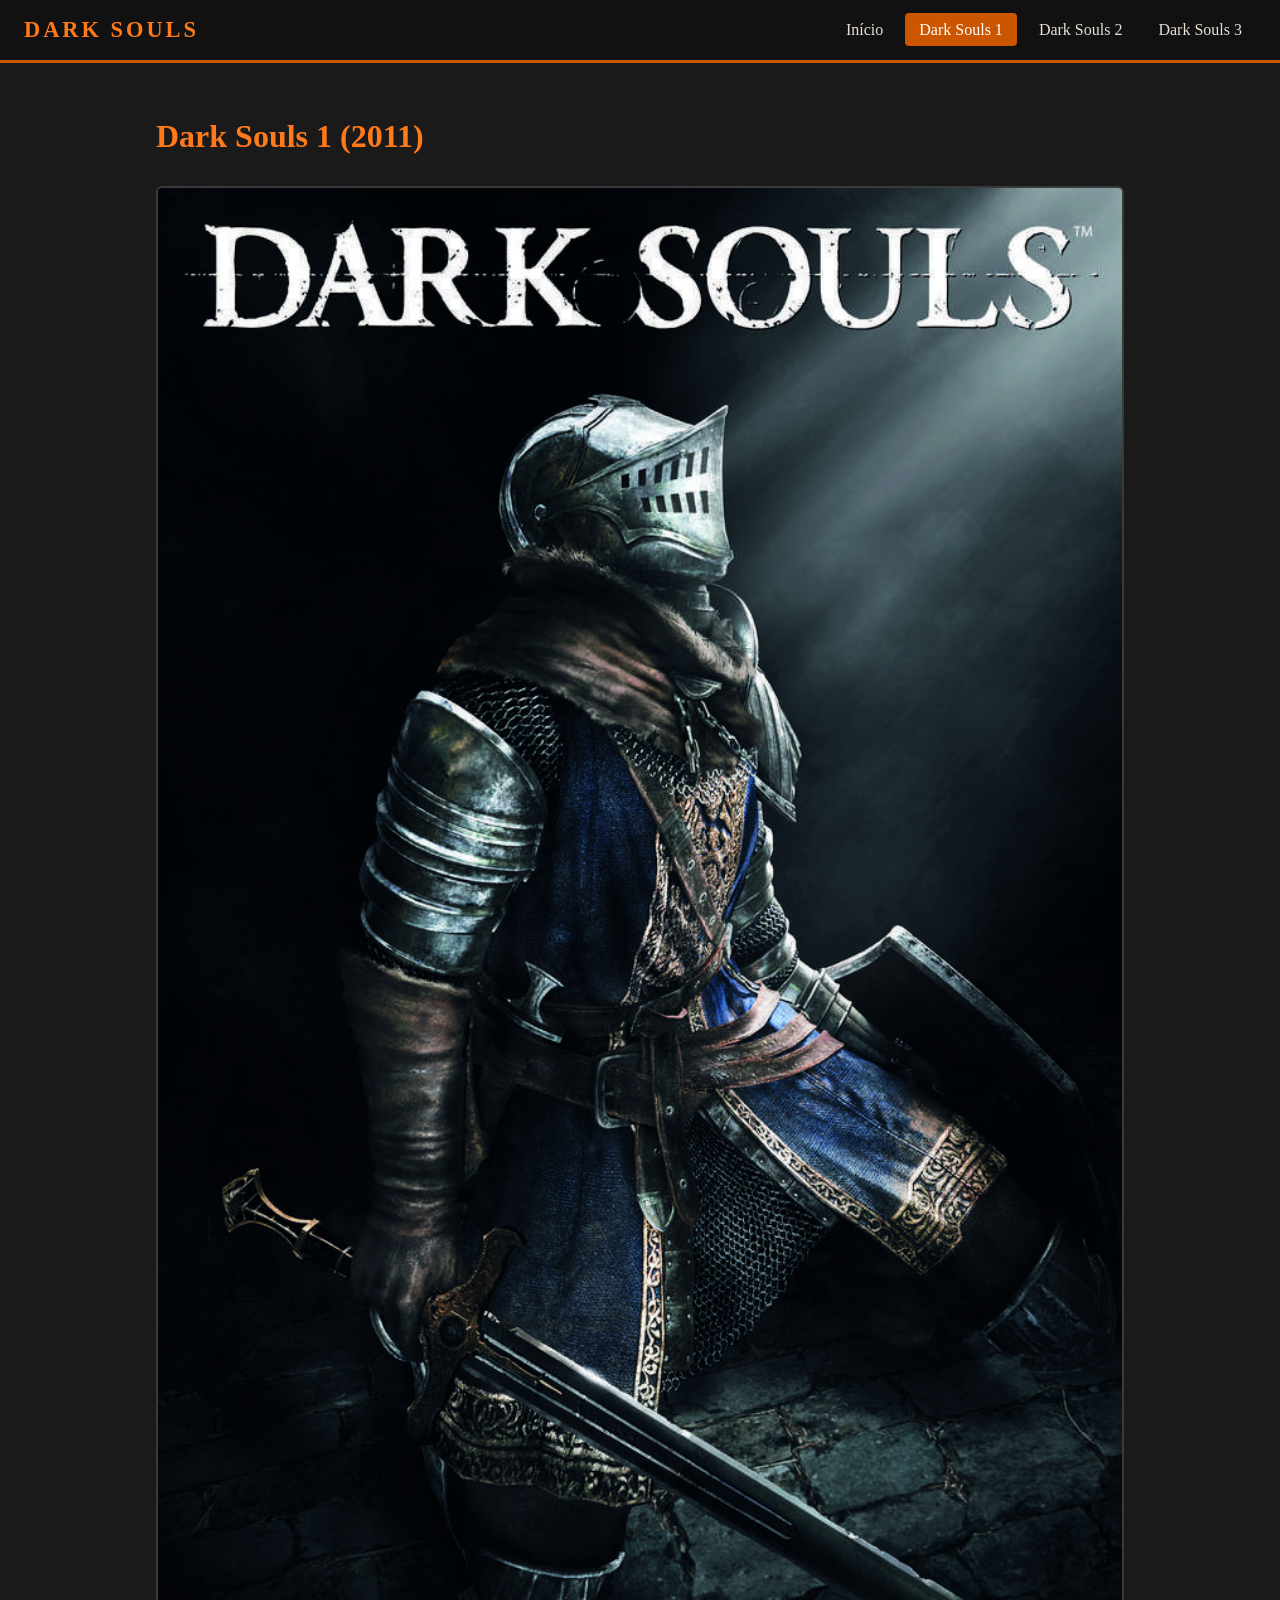
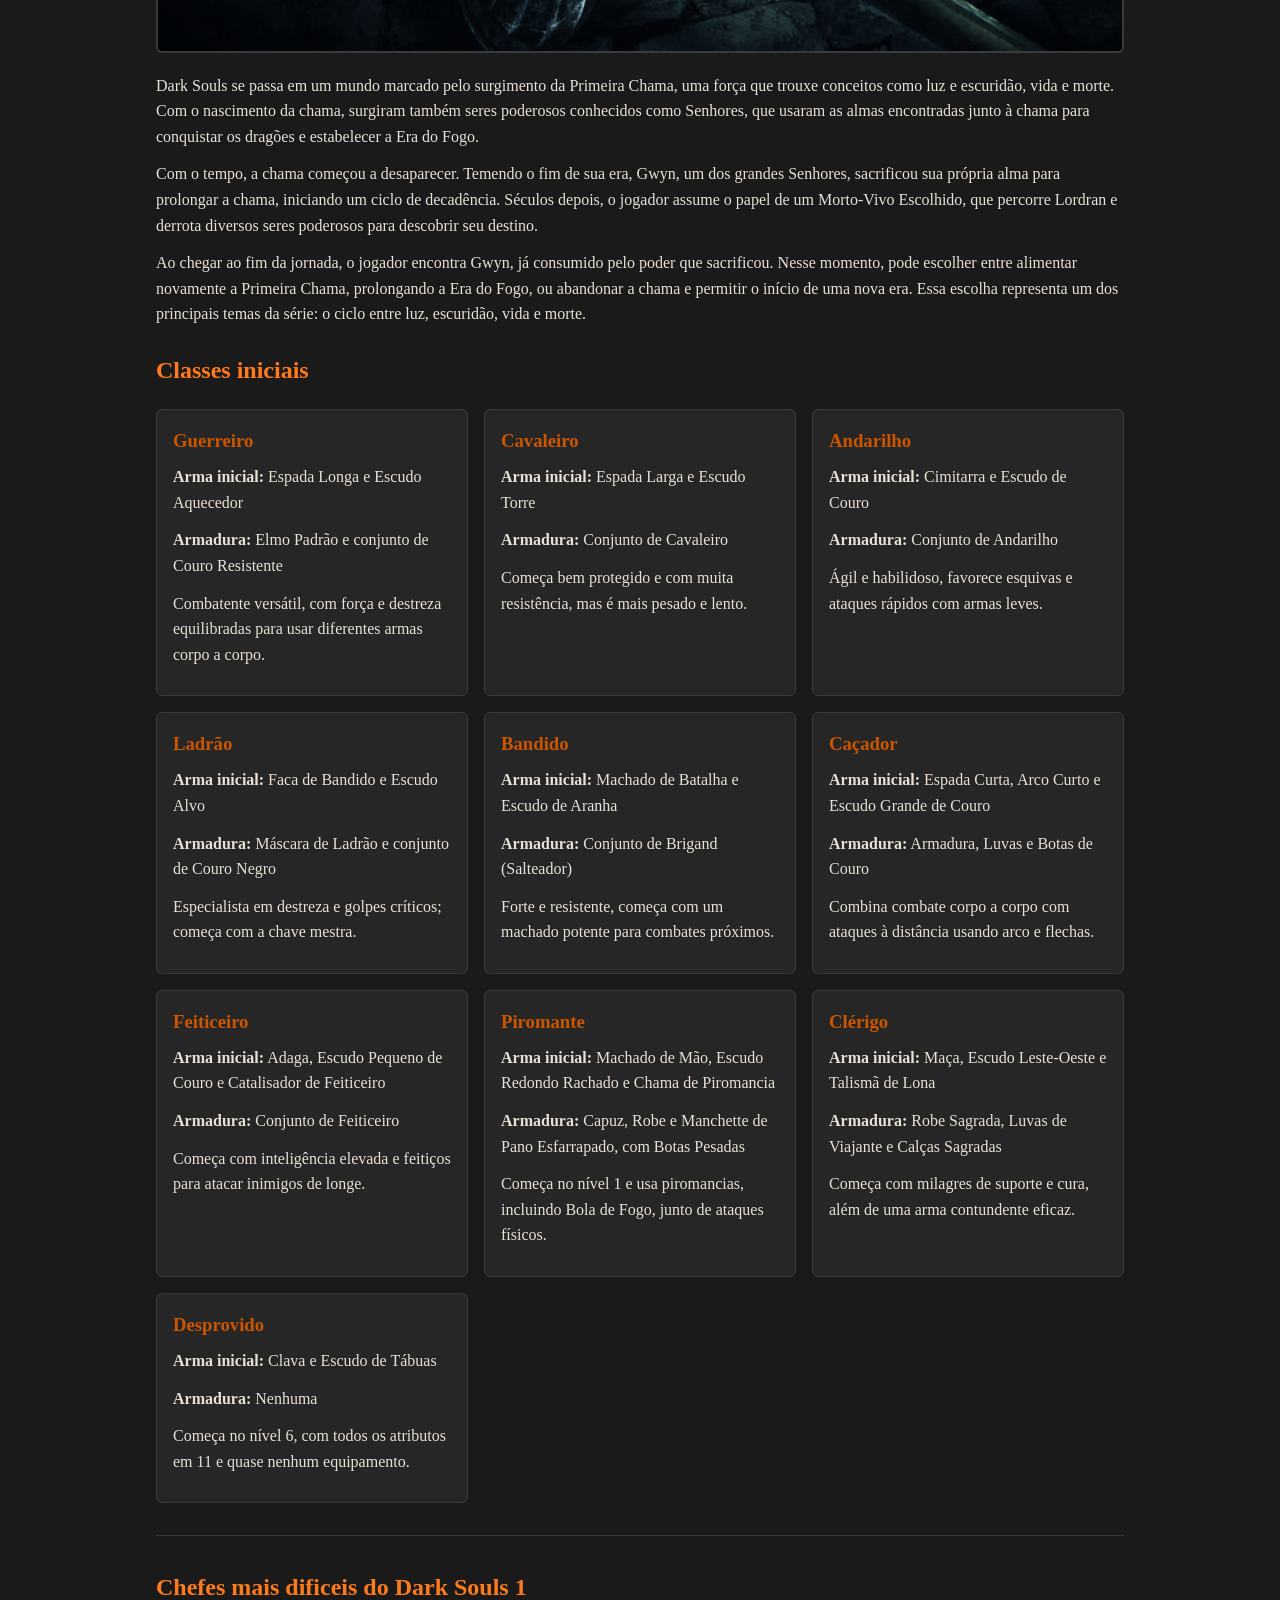
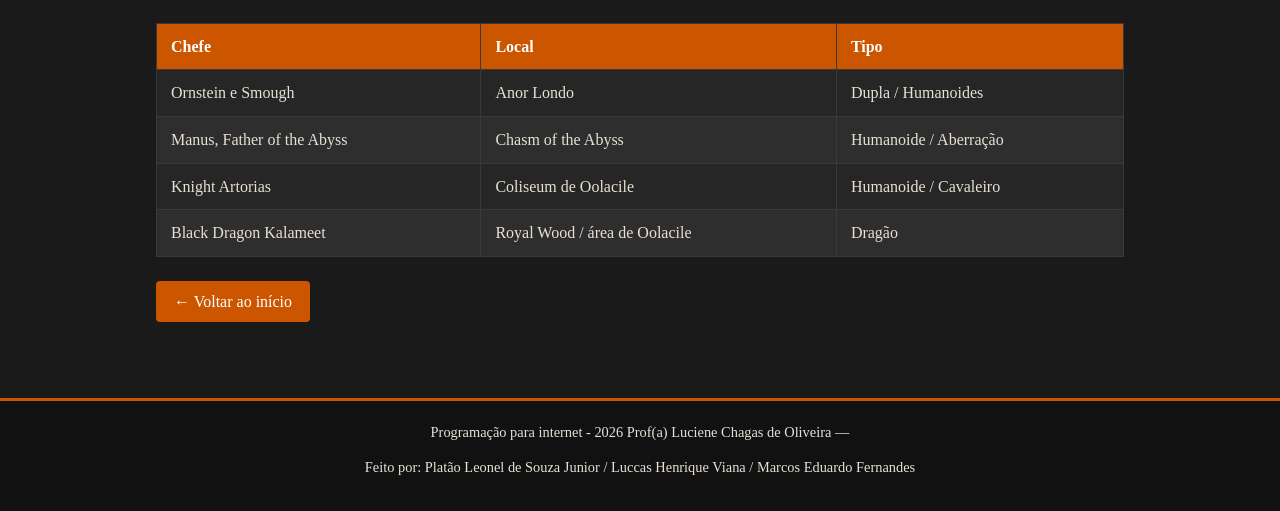
==== darksouls/ds1.html @ 814d5483 "Add files via upload" ====
<!DOCTYPE html>
<html lang="pt-BR">
<head>
  <meta charset="UTF-8">
  <meta name="viewport" content="width=device-width, initial-scale=1.0">
  <title>Dark Souls 1 - Classes e Chefes</title>
  <link rel="stylesheet" href="style.css">
</head>
<body>

  <header>
    <nav class="menu">
      <span class="logo">DARK SOULS</span>
      <button class="menu-toggle" id="menu-toggle">&#9776;</button>
      <ul class="menu-lista" id="menu-lista">
        <li><a href="index.html">Início</a></li>
        <li><a href="ds1.html" class="ativo">Dark Souls 1</a></li>
        <li><a href="ds2.html">Dark Souls 2</a></li>
        <li><a href="ds3.html">Dark Souls 3</a></li>
      </ul>
    </nav>
  </header>

  <main class="container">

    <h1>Dark Souls 1 (2011)</h1>
    <img src="img/ds1.jpg" alt="Cavaleiro nas ruínas de Lordran" class="img-destaque">
    <p>Dark Souls se passa em um mundo marcado pelo surgimento da Primeira Chama, uma força que trouxe conceitos como luz e escuridão, vida e morte. Com o nascimento da chama, surgiram também seres poderosos conhecidos como Senhores, que usaram as almas encontradas junto à chama para conquistar os dragões e estabelecer a Era do Fogo.</p>
    <p>Com o tempo, a chama começou a desaparecer. Temendo o fim de sua era, Gwyn, um dos grandes Senhores, sacrificou sua própria alma para prolongar a chama, iniciando um ciclo de decadência. Séculos depois, o jogador assume o papel de um Morto-Vivo Escolhido, que percorre Lordran e derrota diversos seres poderosos para descobrir seu destino.</p>
    <p>Ao chegar ao fim da jornada, o jogador encontra Gwyn, já consumido pelo poder que sacrificou. Nesse momento, pode escolher entre alimentar novamente a Primeira Chama, prolongando a Era do Fogo, ou abandonar a chama e permitir o início de uma nova era. Essa escolha representa um dos principais temas da série: o ciclo entre luz, escuridão, vida e morte.</p>

    <h2>Classes iniciais</h2>
    <div class="cards">
      <div class="card">
        <h3>Guerreiro</h3>
        <p><strong>Arma inicial:</strong> Espada Longa e Escudo Aquecedor</p>
        <p><strong>Armadura:</strong> Elmo Padrão e conjunto de Couro Resistente</p>
        <p>Combatente versátil, com força e destreza equilibradas para usar diferentes armas corpo a corpo.</p>
      </div>
      <div class="card">
        <h3>Cavaleiro</h3>
        <p><strong>Arma inicial:</strong> Espada Larga e Escudo Torre</p>
        <p><strong>Armadura:</strong> Conjunto de Cavaleiro</p>
        <p>Começa bem protegido e com muita resistência, mas é mais pesado e lento.</p>
      </div>
      <div class="card">
        <h3>Andarilho</h3>
        <p><strong>Arma inicial:</strong> Cimitarra e Escudo de Couro</p>
        <p><strong>Armadura:</strong> Conjunto de Andarilho</p>
        <p>Ágil e habilidoso, favorece esquivas e ataques rápidos com armas leves.</p>
      </div>
      <div class="card">
        <h3>Ladrão</h3>
        <p><strong>Arma inicial:</strong> Faca de Bandido e Escudo Alvo</p>
        <p><strong>Armadura:</strong> Máscara de Ladrão e conjunto de Couro Negro</p>
        <p>Especialista em destreza e golpes críticos; começa com a chave mestra.</p>
      </div>
      <div class="card">
        <h3>Bandido</h3>
        <p><strong>Arma inicial:</strong> Machado de Batalha e Escudo de Aranha</p>
        <p><strong>Armadura:</strong> Conjunto de Brigand (Salteador)</p>
        <p>Forte e resistente, começa com um machado potente para combates próximos.</p>
      </div>
      <div class="card">
        <h3>Caçador</h3>
        <p><strong>Arma inicial:</strong> Espada Curta, Arco Curto e Escudo Grande de Couro</p>
        <p><strong>Armadura:</strong> Armadura, Luvas e Botas de Couro</p>
        <p>Combina combate corpo a corpo com ataques à distância usando arco e flechas.</p>
      </div>
      <div class="card">
        <h3>Feiticeiro</h3>
        <p><strong>Arma inicial:</strong> Adaga, Escudo Pequeno de Couro e Catalisador de Feiticeiro</p>
        <p><strong>Armadura:</strong> Conjunto de Feiticeiro</p>
        <p>Começa com inteligência elevada e feitiços para atacar inimigos de longe.</p>
      </div>
      <div class="card">
        <h3>Piromante</h3>
        <p><strong>Arma inicial:</strong> Machado de Mão, Escudo Redondo Rachado e Chama de Piromancia</p>
        <p><strong>Armadura:</strong> Capuz, Robe e Manchette de Pano Esfarrapado, com Botas Pesadas</p>
        <p>Começa no nível 1 e usa piromancias, incluindo Bola de Fogo, junto de ataques físicos.</p>
      </div>
      <div class="card">
        <h3>Clérigo</h3>
        <p><strong>Arma inicial:</strong> Maça, Escudo Leste-Oeste e Talismã de Lona</p>
        <p><strong>Armadura:</strong> Robe Sagrada, Luvas de Viajante e Calças Sagradas</p>
        <p>Começa com milagres de suporte e cura, além de uma arma contundente eficaz.</p>
      </div>
      <div class="card">
        <h3>Desprovido</h3>
        <p><strong>Arma inicial:</strong> Clava e Escudo de Tábuas</p>
        <p><strong>Armadura:</strong> Nenhuma</p>
        <p>Começa no nível 6, com todos os atributos em 11 e quase nenhum equipamento.</p>
      </div>
    </div>

    <hr>

    <h2>Chefes mais dificeis do Dark Souls 1</h2>
    <table>
      <thead>
        <tr>
          <th>Chefe</th>
          <th>Local</th>
          <th>Tipo</th>
        </tr>
      </thead>
      <tbody>
        <tr>
          <td>Ornstein e Smough</td>
          <td>Anor Londo</td>
          <td>Dupla / Humanoides</td>
        </tr>
        <tr>
          <td>Manus, Father of the Abyss</td>
          <td>Chasm of the Abyss</td>
          <td>Humanoide / Aberração</td>
        </tr>
        <tr>
          <td>Knight Artorias</td>
          <td>Coliseum de Oolacile</td>
          <td>Humanoide / Cavaleiro</td>
        </tr>
        <tr>
          <td>Black Dragon Kalameet</td>
          <td>Royal Wood / área de Oolacile</td>
          <td>Dragão</td>
        </tr>
      </tbody>
    </table>

    <p><a href="index.html" class="botao">&larr; Voltar ao início</a></p>

  </main>

  <footer>
    <p>Programação para internet - 2026 Prof(a) Luciene Chagas de Oliveira &mdash;</p>
    <p>Feito por: Platão Leonel de Souza Junior / Luccas Henrique Viana / Marcos Eduardo Fernandes</p>
  </footer>

  <script src="script.js"></script>
</body>
</html>
---- darksouls/style.css ----
/* Variáveis de cores para padronizar o site */
:root {
  --cor-fundo: #1a1a1a; 
  --cor-fundo-card: #262626;
  --cor-texto: #e8e0d5; 
  --cor-destaque: #cc5500; 
  --cor-destaque-claro: #ff7a1a;
  --cor-borda: #3a3a3a;
  --cor-erro: #ff5555;
  --cor-sucesso: #7bc47f;
}

* {
  margin: 0;
  padding: 0;
  box-sizing: border-box;
}

body {
  background-color: var(--cor-fundo);
  color: var(--cor-texto);
  font-family: Georgia, 'Times New Roman', serif;
  line-height: 1.6;
}

/* Menu de navegação */
.menu {
  background-color: #111111;
  border-bottom: 3px solid var(--cor-destaque);
  display: flex;
  align-items: center;
  justify-content: space-between;
  padding: 12px 24px;
  position: sticky;
  top: 0;
  z-index: 10;
}

.logo {
  color: var(--cor-destaque-claro);
  font-size: 1.4rem;
  font-weight: bold;
  letter-spacing: 3px;
}

.menu-lista {
  list-style: none;
  display: flex;
  gap: 8px;
}

.menu-lista a {
  color: var(--cor-texto);
  text-decoration: none;
  padding: 8px 14px;
  border-radius: 4px;
  transition: background-color 0.2s;
}

.menu-lista a:hover {
  background-color: var(--cor-destaque);
  color: #ffffff;
}

/* Link da página atual fica destacado */
.menu-lista a.ativo {
  background-color: var(--cor-destaque);
  color: #ffffff;
}
.menu-toggle {
  display: none;
  background: none;
  border: 1px solid var(--cor-borda);
  color: var(--cor-texto);
  font-size: 1.4rem;
  padding: 4px 10px;
  border-radius: 4px;
  cursor: pointer;
}

/* Banner da página inicial */
.banner {
  position: relative;
  text-align: center;
}

.banner img {
  width: 100%;
  max-height: 420px;
  object-fit: cover;
  display: block;
}

.banner-texto {
  position: absolute;
  bottom: 0;
  left: 0;
  right: 0;
  padding: 24px;
  background: linear-gradient(transparent, rgba(0, 0, 0, 0.85));
}

.banner-texto h1 {
  color: var(--cor-destaque-claro);
  font-size: 2.4rem;
  letter-spacing: 2px;
}

/* Conteúdo */
.container {
  max-width: 1000px;
  margin: 0 auto;
  padding: 24px 16px;
}

h1, h2 {
  color: var(--cor-destaque-claro);
  margin: 24px 0 12px 0;
}

h3 {
  color: var(--cor-destaque);
  margin-bottom: 8px;
}

p {
  margin-bottom: 12px;
}

hr {
  border: none;
  border-top: 1px solid var(--cor-borda);
  margin: 32px 0;
}

.img-destaque {
  width: 100%;
  border-radius: 6px;
  border: 2px solid var(--cor-borda);
  margin: 12px 0;
}

/* Cards */
.cards {
  display: grid;
  grid-template-columns: repeat(auto-fit, minmax(260px, 1fr));
  gap: 16px;
  margin: 20px 0;
}

.card {
  background-color: var(--cor-fundo-card);
  border: 1px solid var(--cor-borda);
  border-radius: 6px;
  padding: 16px;
  transition: border-color 0.2s, transform 0.2s;
}

.card:hover {
  border-color: var(--cor-destaque);
  transform: translateY(-3px);
}

.card img {
  width: 100%;
  border-radius: 4px;
  margin-bottom: 12px;
  display: block;
}

/* Botões e links */
.botao {
  display: inline-block;
  background-color: var(--cor-destaque);
  color: #ffffff;
  text-decoration: none;
  border: none;
  padding: 8px 18px;
  border-radius: 4px;
  font-family: inherit;
  font-size: 1rem;
  cursor: pointer;
  margin-top: 8px;
  transition: background-color 0.2s;
}

.botao:hover {
  background-color: var(--cor-destaque-claro);
}

/* Botões do filtro */
.filtros {
  display: flex;
  flex-wrap: wrap;
  gap: 8px;
  margin: 16px 0;
}

.filtro.selecionado {
  background-color: var(--cor-destaque-claro);
}

/* Tabela */
table {
  width: 100%;
  border-collapse: collapse;
  margin: 16px 0;
  background-color: var(--cor-fundo-card);
}

th, td {
  border: 1px solid var(--cor-borda);
  padding: 10px 14px;
  text-align: left;
}

th {
  background-color: var(--cor-destaque);
  color: #ffffff;
}

/* Linhas alternadas para facilitar a leitura */
tbody tr:nth-child(even) {
  background-color: #2e2e2e;
}

tbody tr:hover {
  background-color: #383838;
}

/* Formulário */
form {
  background-color: var(--cor-fundo-card);
  border: 1px solid var(--cor-borda);
  border-radius: 6px;
  padding: 20px;
  max-width: 480px;
}

.campo {
  margin-bottom: 16px;
}

label {
  display: block;
  margin-bottom: 4px;
  color: var(--cor-destaque-claro);
}

input {
  width: 100%;
  padding: 10px;
  border: 1px solid var(--cor-borda);
  border-radius: 4px;
  background-color: #1f1f1f;
  color: var(--cor-texto);
  font-family: inherit;
  font-size: 1rem;
}

input:focus {
  outline: none;
  border-color: var(--cor-destaque-claro);
}

/* Mensagens de erro e sucesso da validação */
.erro {
  color: var(--cor-erro);
  font-size: 0.85rem;
  display: block;
  margin-top: 4px;
}

.sucesso {
  color: var(--cor-sucesso);
  margin-top: 12px;
  font-weight: bold;
}

/* Rodapé */
footer {
  background-color: #111111;
  border-top: 3px solid var(--cor-destaque);
  text-align: center;
  padding: 20px;
  margin-top: 40px;
  font-size: 0.9rem;
}

footer a {
  color: var(--cor-destaque-claro);
}

/* Responsivo */
@media (max-width: 700px) {
  .menu-toggle {
    display: block;
  }

  .menu-lista {
    display: none;
    flex-direction: column;
    position: absolute;
    top: 100%;
    left: 0;
    right: 0;
    background-color: #111111;
    padding: 12px;
  }

  /* Classe adicionada pelo JavaScript ao clicar no botão */
  .menu-lista.aberto {
    display: flex;
  }

  .banner-texto h1 {
    font-size: 1.6rem;
  }
}
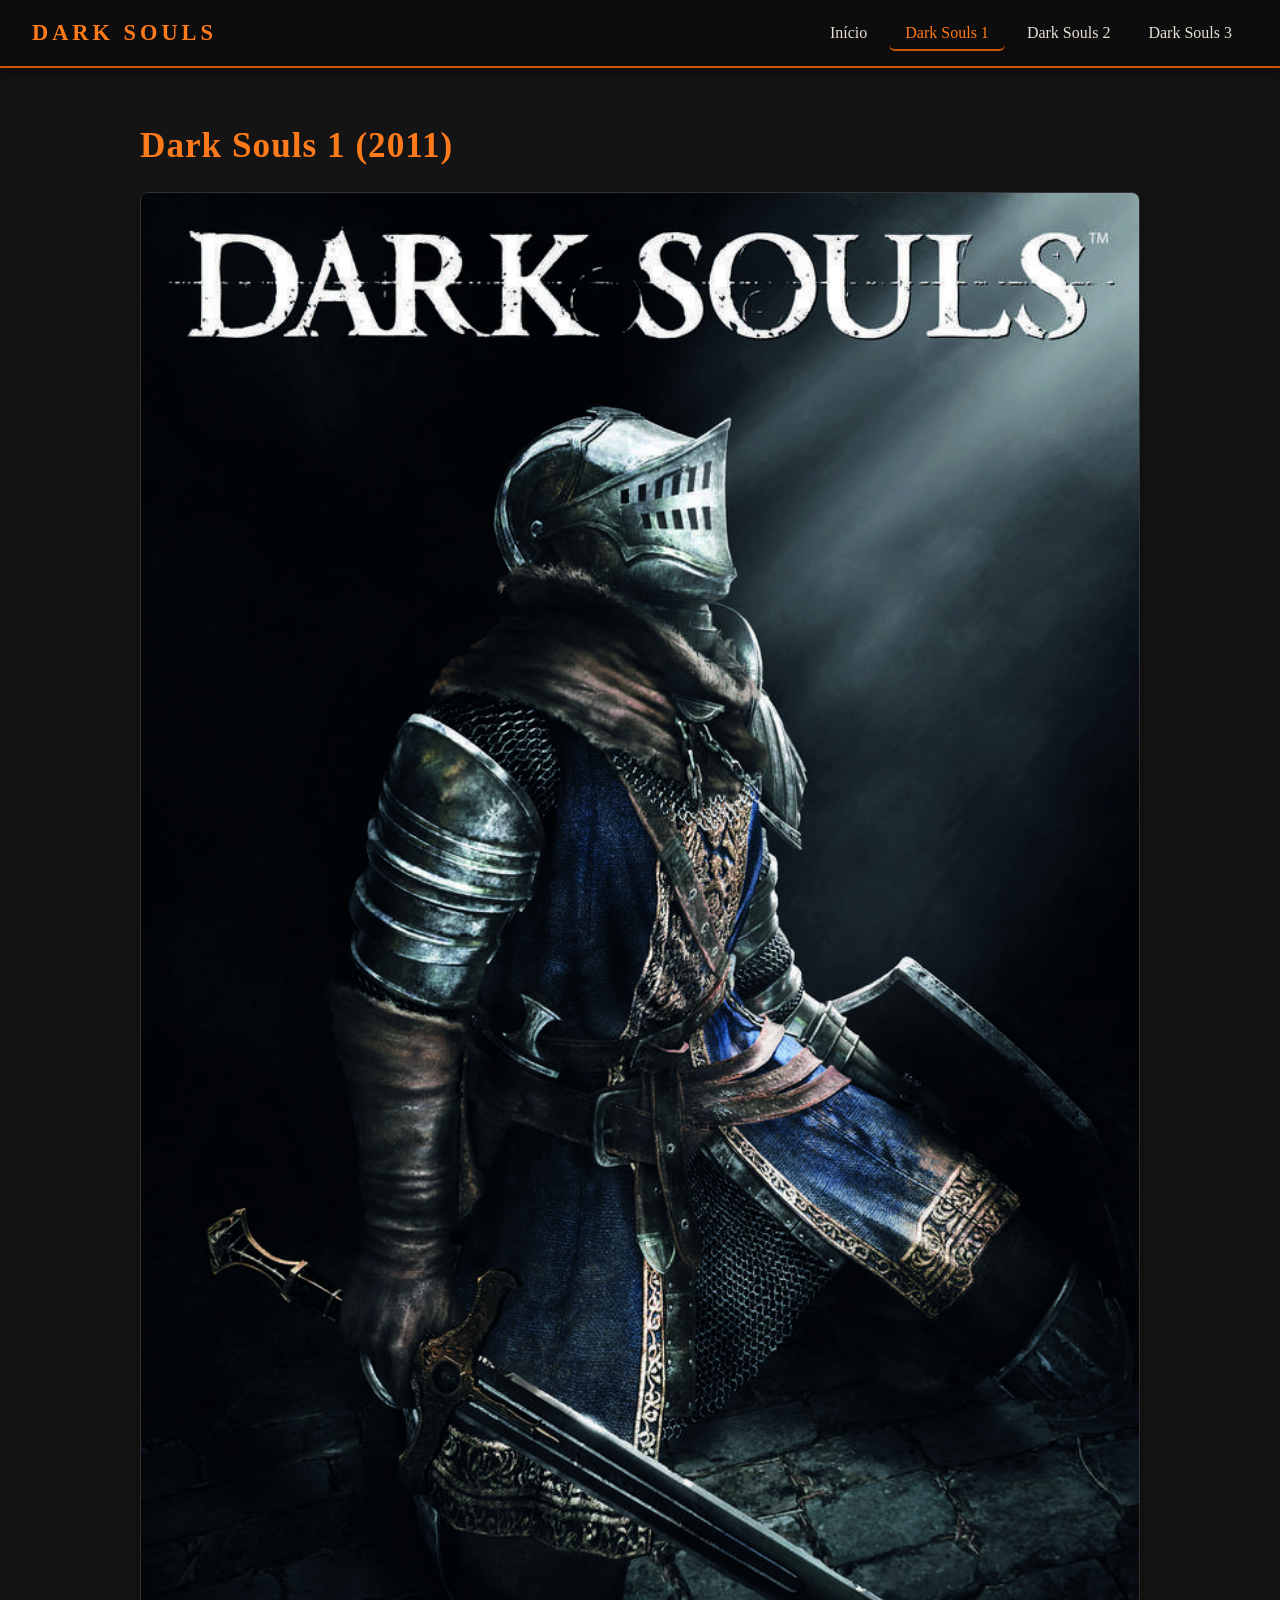
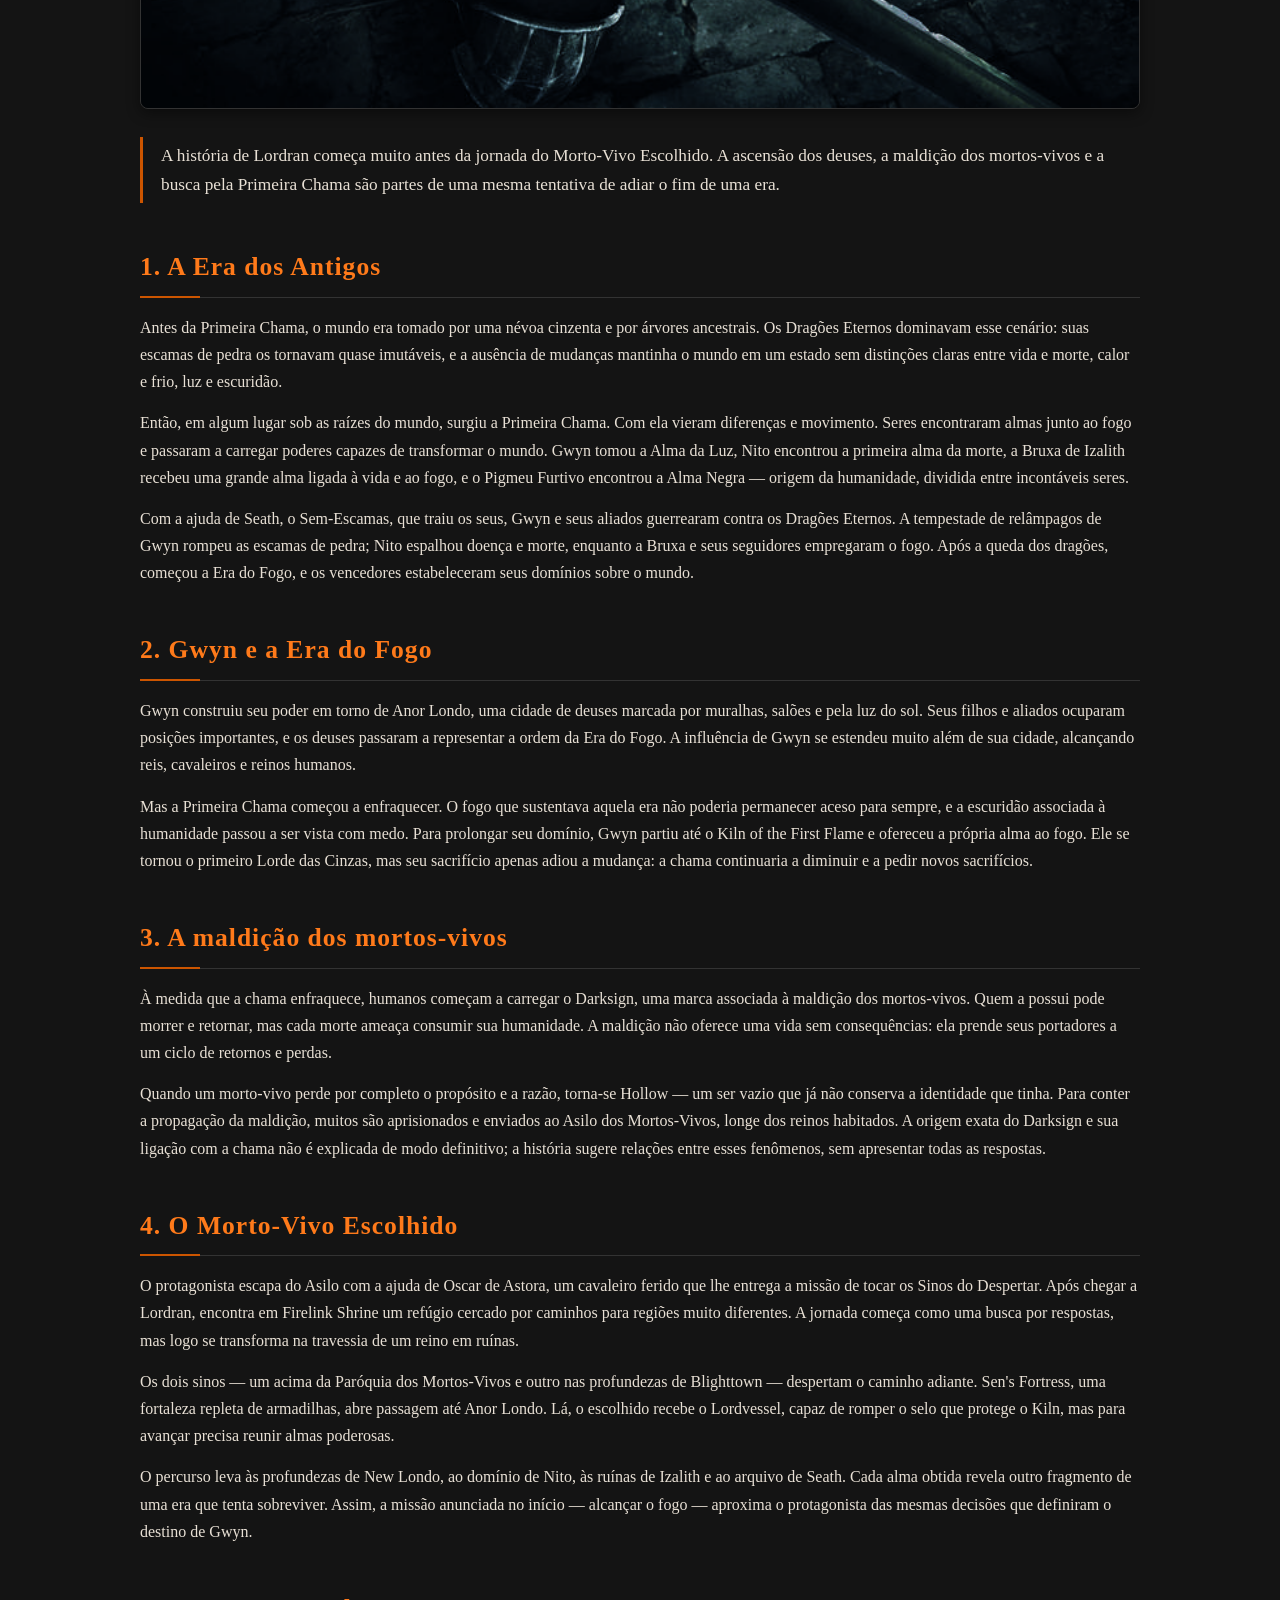
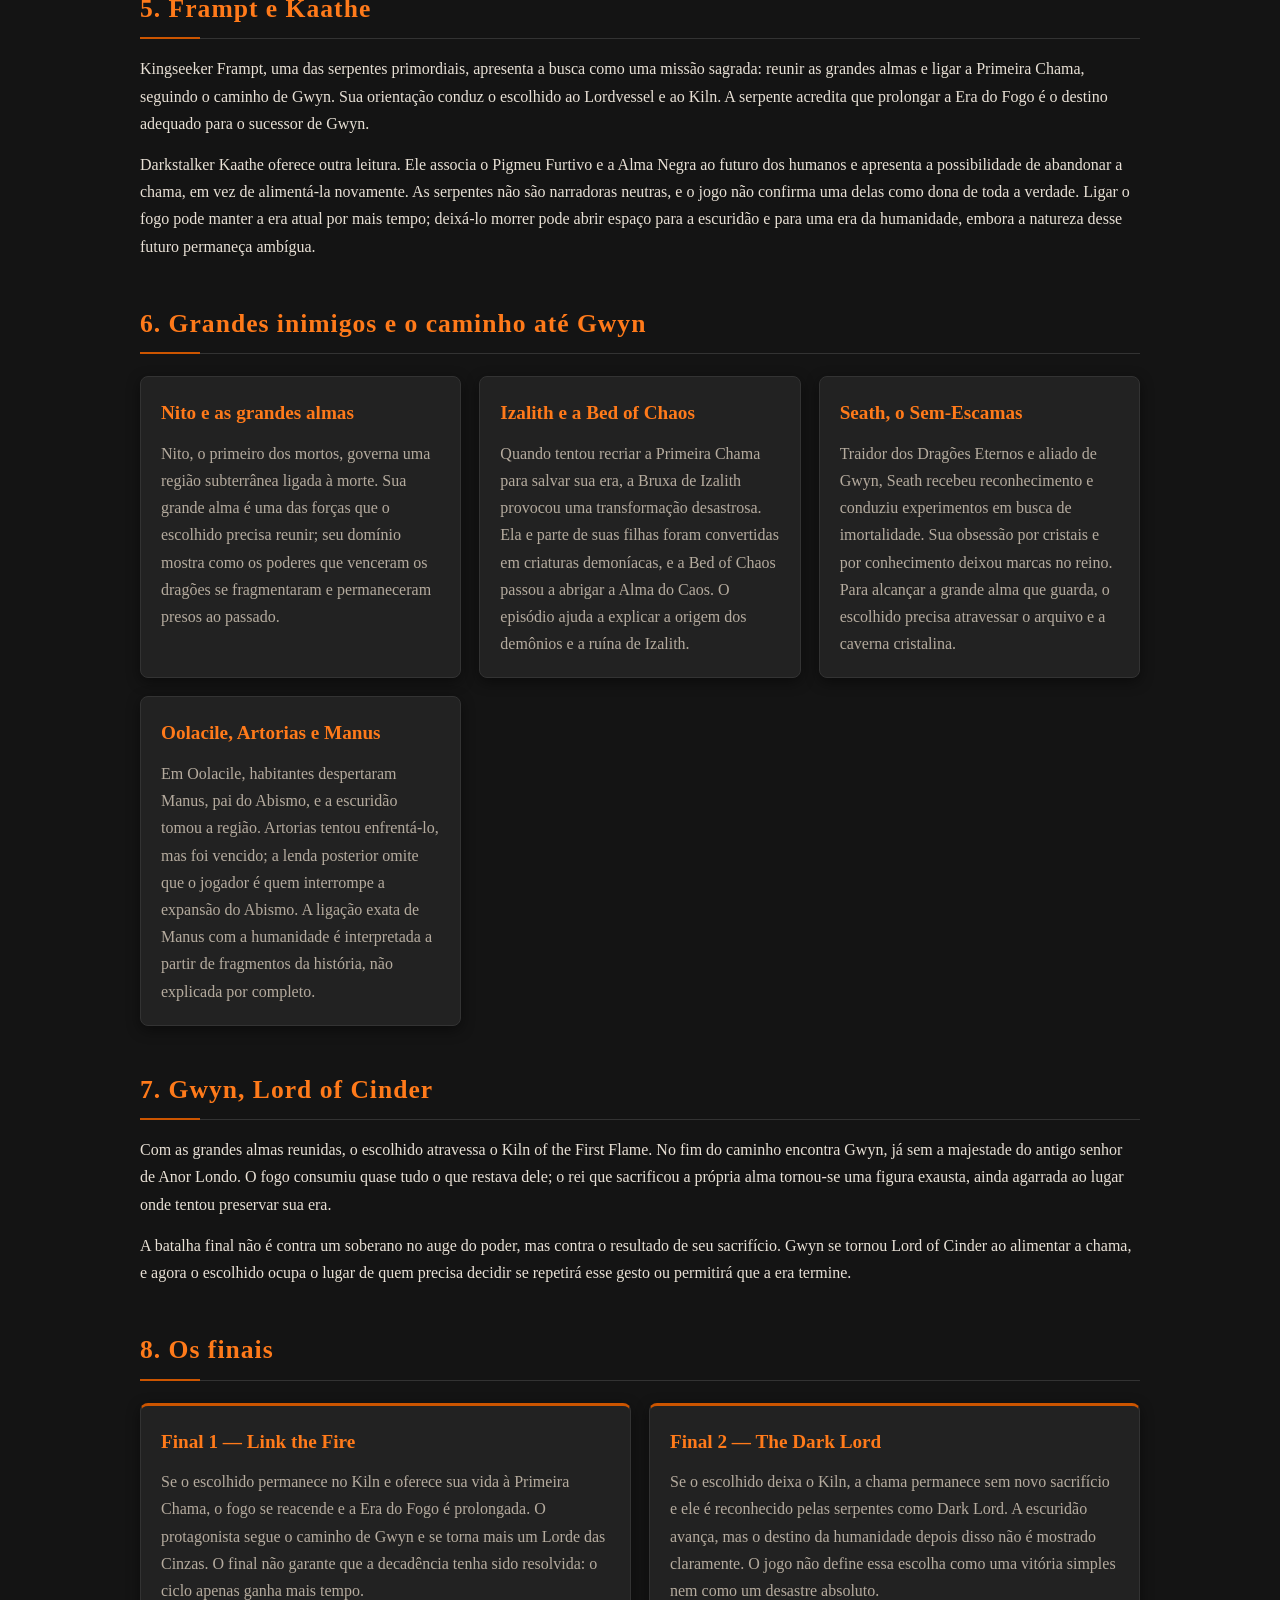
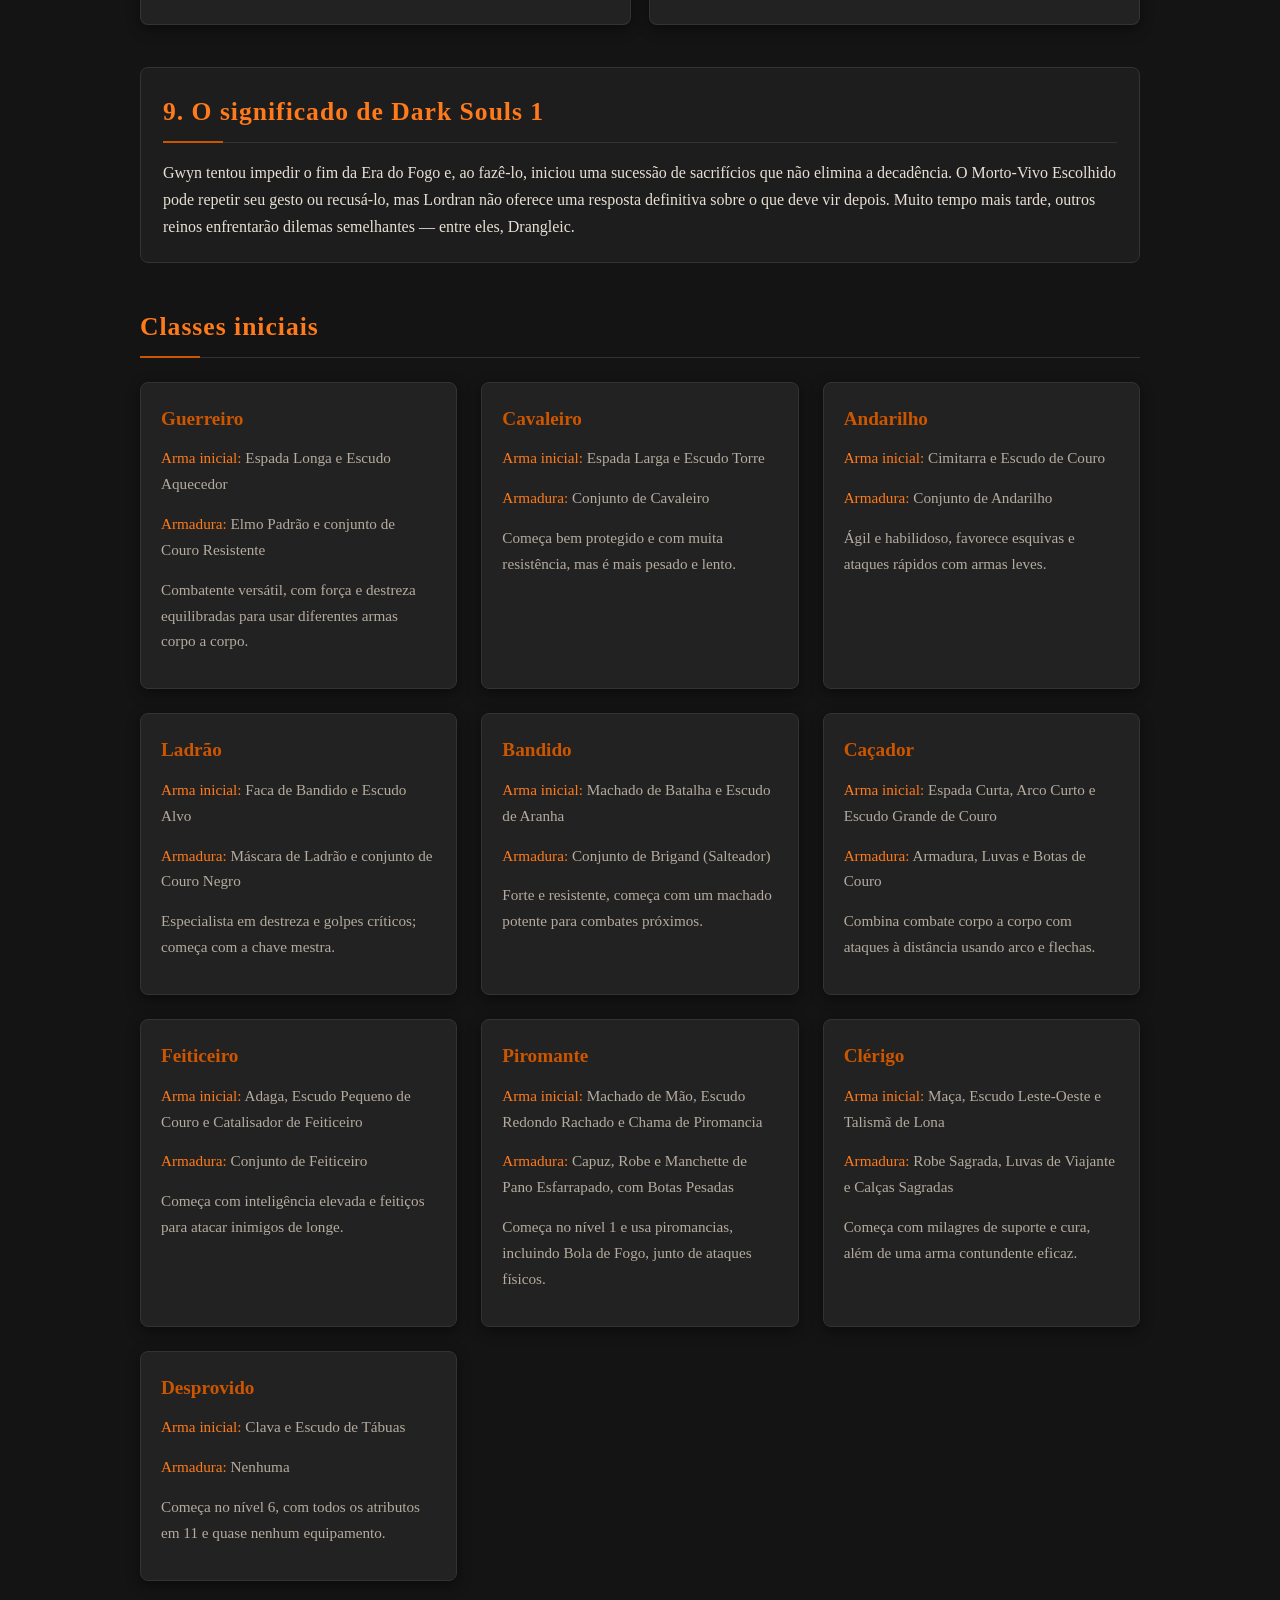
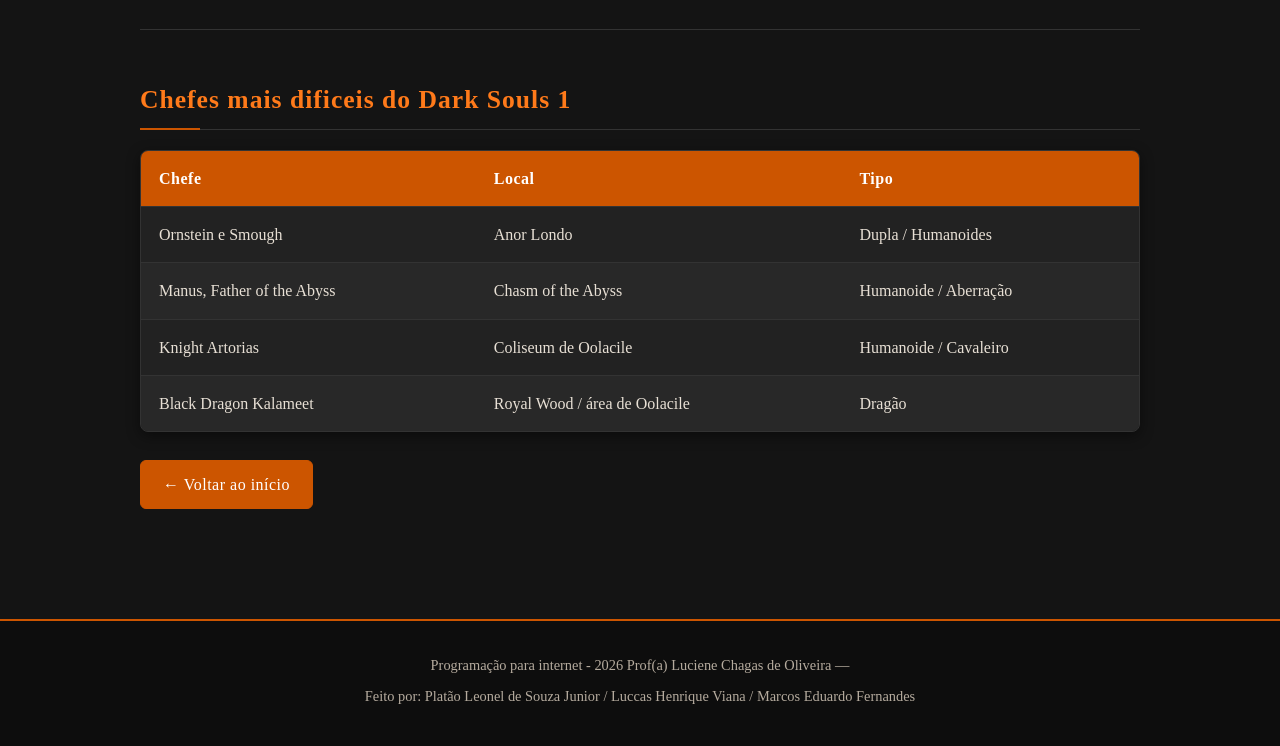
==== commit 924a11fe: "+ Historinhas bla bla bla" ====
--- a/darksouls/ds1.html
+++ b/darksouls/ds1.html
@@ -25,9 +25,86 @@
 
     <h1>Dark Souls 1 (2011)</h1>
     <img src="img/ds1.jpg" alt="Cavaleiro nas ruínas de Lordran" class="img-destaque">
-    <p>Dark Souls se passa em um mundo marcado pelo surgimento da Primeira Chama, uma força que trouxe conceitos como luz e escuridão, vida e morte. Com o nascimento da chama, surgiram também seres poderosos conhecidos como Senhores, que usaram as almas encontradas junto à chama para conquistar os dragões e estabelecer a Era do Fogo.</p>
-    <p>Com o tempo, a chama começou a desaparecer. Temendo o fim de sua era, Gwyn, um dos grandes Senhores, sacrificou sua própria alma para prolongar a chama, iniciando um ciclo de decadência. Séculos depois, o jogador assume o papel de um Morto-Vivo Escolhido, que percorre Lordran e derrota diversos seres poderosos para descobrir seu destino.</p>
-    <p>Ao chegar ao fim da jornada, o jogador encontra Gwyn, já consumido pelo poder que sacrificou. Nesse momento, pode escolher entre alimentar novamente a Primeira Chama, prolongando a Era do Fogo, ou abandonar a chama e permitir o início de uma nova era. Essa escolha representa um dos principais temas da série: o ciclo entre luz, escuridão, vida e morte.</p>
+    <p class="story-lead">A história de Lordran começa muito antes da jornada do Morto-Vivo Escolhido. A ascensão dos deuses, a maldição dos mortos-vivos e a busca pela Primeira Chama são partes de uma mesma tentativa de adiar o fim de uma era.</p>
+
+    <section class="story-section">
+      <h2>1. A Era dos Antigos</h2>
+      <p>Antes da Primeira Chama, o mundo era tomado por uma névoa cinzenta e por árvores ancestrais. Os Dragões Eternos dominavam esse cenário: suas escamas de pedra os tornavam quase imutáveis, e a ausência de mudanças mantinha o mundo em um estado sem distinções claras entre vida e morte, calor e frio, luz e escuridão.</p>
+      <p>Então, em algum lugar sob as raízes do mundo, surgiu a Primeira Chama. Com ela vieram diferenças e movimento. Seres encontraram almas junto ao fogo e passaram a carregar poderes capazes de transformar o mundo. Gwyn tomou a Alma da Luz, Nito encontrou a primeira alma da morte, a Bruxa de Izalith recebeu uma grande alma ligada à vida e ao fogo, e o Pigmeu Furtivo encontrou a Alma Negra — origem da humanidade, dividida entre incontáveis seres.</p>
+      <p>Com a ajuda de Seath, o Sem-Escamas, que traiu os seus, Gwyn e seus aliados guerrearam contra os Dragões Eternos. A tempestade de relâmpagos de Gwyn rompeu as escamas de pedra; Nito espalhou doença e morte, enquanto a Bruxa e seus seguidores empregaram o fogo. Após a queda dos dragões, começou a Era do Fogo, e os vencedores estabeleceram seus domínios sobre o mundo.</p>
+    </section>
+
+    <section class="story-section">
+      <h2>2. Gwyn e a Era do Fogo</h2>
+      <p>Gwyn construiu seu poder em torno de Anor Londo, uma cidade de deuses marcada por muralhas, salões e pela luz do sol. Seus filhos e aliados ocuparam posições importantes, e os deuses passaram a representar a ordem da Era do Fogo. A influência de Gwyn se estendeu muito além de sua cidade, alcançando reis, cavaleiros e reinos humanos.</p>
+      <p>Mas a Primeira Chama começou a enfraquecer. O fogo que sustentava aquela era não poderia permanecer aceso para sempre, e a escuridão associada à humanidade passou a ser vista com medo. Para prolongar seu domínio, Gwyn partiu até o Kiln of the First Flame e ofereceu a própria alma ao fogo. Ele se tornou o primeiro Lorde das Cinzas, mas seu sacrifício apenas adiou a mudança: a chama continuaria a diminuir e a pedir novos sacrifícios.</p>
+    </section>
+
+    <section class="story-section">
+      <h2>3. A maldição dos mortos-vivos</h2>
+      <p>À medida que a chama enfraquece, humanos começam a carregar o Darksign, uma marca associada à maldição dos mortos-vivos. Quem a possui pode morrer e retornar, mas cada morte ameaça consumir sua humanidade. A maldição não oferece uma vida sem consequências: ela prende seus portadores a um ciclo de retornos e perdas.</p>
+      <p>Quando um morto-vivo perde por completo o propósito e a razão, torna-se Hollow — um ser vazio que já não conserva a identidade que tinha. Para conter a propagação da maldição, muitos são aprisionados e enviados ao Asilo dos Mortos-Vivos, longe dos reinos habitados. A origem exata do Darksign e sua ligação com a chama não é explicada de modo definitivo; a história sugere relações entre esses fenômenos, sem apresentar todas as respostas.</p>
+    </section>
+
+    <section class="story-section">
+      <h2>4. O Morto-Vivo Escolhido</h2>
+      <p>O protagonista escapa do Asilo com a ajuda de Oscar de Astora, um cavaleiro ferido que lhe entrega a missão de tocar os Sinos do Despertar. Após chegar a Lordran, encontra em Firelink Shrine um refúgio cercado por caminhos para regiões muito diferentes. A jornada começa como uma busca por respostas, mas logo se transforma na travessia de um reino em ruínas.</p>
+      <p>Os dois sinos — um acima da Paróquia dos Mortos-Vivos e outro nas profundezas de Blighttown — despertam o caminho adiante. Sen's Fortress, uma fortaleza repleta de armadilhas, abre passagem até Anor Londo. Lá, o escolhido recebe o Lordvessel, capaz de romper o selo que protege o Kiln, mas para avançar precisa reunir almas poderosas.</p>
+      <p>O percurso leva às profundezas de New Londo, ao domínio de Nito, às ruínas de Izalith e ao arquivo de Seath. Cada alma obtida revela outro fragmento de uma era que tenta sobreviver. Assim, a missão anunciada no início — alcançar o fogo — aproxima o protagonista das mesmas decisões que definiram o destino de Gwyn.</p>
+    </section>
+
+    <section class="story-section">
+      <h2>5. Frampt e Kaathe</h2>
+      <p>Kingseeker Frampt, uma das serpentes primordiais, apresenta a busca como uma missão sagrada: reunir as grandes almas e ligar a Primeira Chama, seguindo o caminho de Gwyn. Sua orientação conduz o escolhido ao Lordvessel e ao Kiln. A serpente acredita que prolongar a Era do Fogo é o destino adequado para o sucessor de Gwyn.</p>
+      <p>Darkstalker Kaathe oferece outra leitura. Ele associa o Pigmeu Furtivo e a Alma Negra ao futuro dos humanos e apresenta a possibilidade de abandonar a chama, em vez de alimentá-la novamente. As serpentes não são narradoras neutras, e o jogo não confirma uma delas como dona de toda a verdade. Ligar o fogo pode manter a era atual por mais tempo; deixá-lo morrer pode abrir espaço para a escuridão e para uma era da humanidade, embora a natureza desse futuro permaneça ambígua.</p>
+    </section>
+
+    <section class="story-section">
+      <h2>6. Grandes inimigos e o caminho até Gwyn</h2>
+      <div class="story-grid">
+        <article class="story-card">
+          <h3>Nito e as grandes almas</h3>
+          <p>Nito, o primeiro dos mortos, governa uma região subterrânea ligada à morte. Sua grande alma é uma das forças que o escolhido precisa reunir; seu domínio mostra como os poderes que venceram os dragões se fragmentaram e permaneceram presos ao passado.</p>
+        </article>
+        <article class="story-card">
+          <h3>Izalith e a Bed of Chaos</h3>
+          <p>Quando tentou recriar a Primeira Chama para salvar sua era, a Bruxa de Izalith provocou uma transformação desastrosa. Ela e parte de suas filhas foram convertidas em criaturas demoníacas, e a Bed of Chaos passou a abrigar a Alma do Caos. O episódio ajuda a explicar a origem dos demônios e a ruína de Izalith.</p>
+        </article>
+        <article class="story-card">
+          <h3>Seath, o Sem-Escamas</h3>
+          <p>Traidor dos Dragões Eternos e aliado de Gwyn, Seath recebeu reconhecimento e conduziu experimentos em busca de imortalidade. Sua obsessão por cristais e por conhecimento deixou marcas no reino. Para alcançar a grande alma que guarda, o escolhido precisa atravessar o arquivo e a caverna cristalina.</p>
+        </article>
+        <article class="story-card">
+          <h3>Oolacile, Artorias e Manus</h3>
+          <p>Em Oolacile, habitantes despertaram Manus, pai do Abismo, e a escuridão tomou a região. Artorias tentou enfrentá-lo, mas foi vencido; a lenda posterior omite que o jogador é quem interrompe a expansão do Abismo. A ligação exata de Manus com a humanidade é interpretada a partir de fragmentos da história, não explicada por completo.</p>
+        </article>
+      </div>
+    </section>
+
+    <section class="story-section">
+      <h2>7. Gwyn, Lord of Cinder</h2>
+      <p>Com as grandes almas reunidas, o escolhido atravessa o Kiln of the First Flame. No fim do caminho encontra Gwyn, já sem a majestade do antigo senhor de Anor Londo. O fogo consumiu quase tudo o que restava dele; o rei que sacrificou a própria alma tornou-se uma figura exausta, ainda agarrada ao lugar onde tentou preservar sua era.</p>
+      <p>A batalha final não é contra um soberano no auge do poder, mas contra o resultado de seu sacrifício. Gwyn se tornou Lord of Cinder ao alimentar a chama, e agora o escolhido ocupa o lugar de quem precisa decidir se repetirá esse gesto ou permitirá que a era termine.</p>
+    </section>
+
+    <section class="story-section">
+      <h2>8. Os finais</h2>
+      <div class="ending-grid">
+        <article class="ending-card">
+          <h3>Final 1 — Link the Fire</h3>
+          <p>Se o escolhido permanece no Kiln e oferece sua vida à Primeira Chama, o fogo se reacende e a Era do Fogo é prolongada. O protagonista segue o caminho de Gwyn e se torna mais um Lorde das Cinzas. O final não garante que a decadência tenha sido resolvida: o ciclo apenas ganha mais tempo.</p>
+        </article>
+        <article class="ending-card">
+          <h3>Final 2 — The Dark Lord</h3>
+          <p>Se o escolhido deixa o Kiln, a chama permanece sem novo sacrifício e ele é reconhecido pelas serpentes como Dark Lord. A escuridão avança, mas o destino da humanidade depois disso não é mostrado claramente. O jogo não define essa escolha como uma vitória simples nem como um desastre absoluto.</p>
+        </article>
+      </div>
+    </section>
+
+    <section class="story-section story-conclusion">
+      <h2>9. O significado de Dark Souls 1</h2>
+      <p>Gwyn tentou impedir o fim da Era do Fogo e, ao fazê-lo, iniciou uma sucessão de sacrifícios que não elimina a decadência. O Morto-Vivo Escolhido pode repetir seu gesto ou recusá-lo, mas Lordran não oferece uma resposta definitiva sobre o que deve vir depois. Muito tempo mais tarde, outros reinos enfrentarão dilemas semelhantes — entre eles, Drangleic.</p>
+    </section>
 
     <h2>Classes iniciais</h2>
     <div class="cards">
--- a/darksouls/style.css
+++ b/darksouls/style.css
@@ -1,13 +1,18 @@
 /* Variáveis de cores para padronizar o site */
 :root {
-  --cor-fundo: #1a1a1a; 
-  --cor-fundo-card: #262626;
-  --cor-texto: #e8e0d5; 
-  --cor-destaque: #cc5500; 
+  --cor-fundo: #141414;
+  --cor-fundo-menu: #0d0d0d;
+  --cor-fundo-card: #222222;
+  --cor-fundo-campo: #1a1a1a;
+  --cor-texto: #e8e0d5;
+  --cor-texto-suave: #b5ab9e;
+  --cor-destaque: #cc5500;
   --cor-destaque-claro: #ff7a1a;
-  --cor-borda: #3a3a3a;
-  --cor-erro: #ff5555;
+  --cor-borda: #333333;
+  --cor-erro: #ff6b6b;
   --cor-sucesso: #7bc47f;
+  --sombra: 0 4px 14px rgba(0, 0, 0, 0.45);
+  --raio: 8px;
 }
 
 * {
@@ -20,65 +25,68 @@
   background-color: var(--cor-fundo);
   color: var(--cor-texto);
   font-family: Georgia, 'Times New Roman', serif;
-  line-height: 1.6;
-}
-
-/* Menu de navegação */
+  line-height: 1.7;
+}
+
+/* ===== Menu de navegação ===== */
 .menu {
-  background-color: #111111;
-  border-bottom: 3px solid var(--cor-destaque);
+  background-color: var(--cor-fundo-menu);
+  border-bottom: 2px solid var(--cor-destaque);
   display: flex;
   align-items: center;
   justify-content: space-between;
-  padding: 12px 24px;
+  padding: 14px 32px;
   position: sticky;
   top: 0;
   z-index: 10;
+  box-shadow: var(--sombra);
 }
 
 .logo {
   color: var(--cor-destaque-claro);
   font-size: 1.4rem;
   font-weight: bold;
-  letter-spacing: 3px;
+  letter-spacing: 4px;
 }
 
 .menu-lista {
   list-style: none;
   display: flex;
-  gap: 8px;
+  gap: 6px;
 }
 
 .menu-lista a {
   color: var(--cor-texto);
   text-decoration: none;
-  padding: 8px 14px;
-  border-radius: 4px;
-  transition: background-color 0.2s;
+  padding: 8px 16px;
+  border-radius: 6px;
+  border-bottom: 2px solid transparent;
+  transition: color 0.2s, background-color 0.2s, border-color 0.2s;
 }
 
 .menu-lista a:hover {
-  background-color: var(--cor-destaque);
-  color: #ffffff;
-}
-
-/* Link da página atual fica destacado */
+  color: var(--cor-destaque-claro);
+  background-color: rgba(204, 85, 0, 0.12);
+}
+
+/* Link da página atual fica destacado de forma discreta */
 .menu-lista a.ativo {
-  background-color: var(--cor-destaque);
-  color: #ffffff;
-}
+  color: var(--cor-destaque-claro);
+  border-bottom-color: var(--cor-destaque);
+}
+
 .menu-toggle {
   display: none;
   background: none;
   border: 1px solid var(--cor-borda);
   color: var(--cor-texto);
   font-size: 1.4rem;
-  padding: 4px 10px;
-  border-radius: 4px;
+  padding: 4px 12px;
+  border-radius: 6px;
   cursor: pointer;
 }
 
-/* Banner da página inicial */
+/* ===== Banner da página inicial ===== */
 .banner {
   position: relative;
   text-align: center;
@@ -86,7 +94,7 @@
 
 .banner img {
   width: 100%;
-  max-height: 420px;
+  height: 420px;
   object-fit: cover;
   display: block;
 }
@@ -96,171 +104,286 @@
   bottom: 0;
   left: 0;
   right: 0;
-  padding: 24px;
-  background: linear-gradient(transparent, rgba(0, 0, 0, 0.85));
+  padding: 48px 24px 32px;
+  background: linear-gradient(transparent, rgba(0, 0, 0, 0.9));
 }
 
 .banner-texto h1 {
   color: var(--cor-destaque-claro);
-  font-size: 2.4rem;
-  letter-spacing: 2px;
-}
-
-/* Conteúdo */
+  font-size: 2.6rem;
+  letter-spacing: 3px;
+  margin: 0;
+  text-shadow: 0 2px 8px rgba(0, 0, 0, 0.8);
+}
+
+/* ===== Conteúdo ===== */
 .container {
-  max-width: 1000px;
+  max-width: 1040px;
   margin: 0 auto;
-  padding: 24px 16px;
+  padding: 40px 20px;
 }
 
 h1, h2 {
   color: var(--cor-destaque-claro);
-  margin: 24px 0 12px 0;
+  margin: 40px 0 16px 0;
+  letter-spacing: 1px;
+}
+
+h1 {
+  font-size: 2.2rem;
+  margin-top: 8px;
+}
+
+/* Linha laranja embaixo dos títulos de seção */
+h2 {
+  font-size: 1.6rem;
+  padding-bottom: 8px;
+  border-bottom: 1px solid var(--cor-borda);
+  position: relative;
+}
+
+h2::after {
+  content: "";
+  position: absolute;
+  left: 0;
+  bottom: -1px;
+  width: 60px;
+  height: 2px;
+  background-color: var(--cor-destaque);
 }
 
 h3 {
   color: var(--cor-destaque);
-  margin-bottom: 8px;
+  font-size: 1.2rem;
+  margin-bottom: 10px;
 }
 
 p {
-  margin-bottom: 12px;
+  margin-bottom: 14px;
+}
+
+strong {
+  color: var(--cor-destaque-claro);
+  font-weight: normal;
 }
 
 hr {
   border: none;
   border-top: 1px solid var(--cor-borda);
-  margin: 32px 0;
-}
-
+  margin: 48px 0;
+}
+
+/* ===== Imagens ===== */
 .img-destaque {
   width: 100%;
-  border-radius: 6px;
-  border: 2px solid var(--cor-borda);
-  margin: 12px 0;
-}
-
-/* Cards */
+  height: auto;
+  border-radius: var(--raio);
+  border: 1px solid var(--cor-borda);
+  box-shadow: var(--sombra);
+  margin: 16px 0 28px;
+  display: block;
+}
+
+/* ===== Cards ===== */
 .cards {
   display: grid;
   grid-template-columns: repeat(auto-fit, minmax(260px, 1fr));
-  gap: 16px;
-  margin: 20px 0;
-}
-
+  gap: 24px;
+  margin: 24px 0;
+}
+
+/* Flex em coluna para o botão ficar sempre embaixo */
 .card {
+  display: flex;
+  flex-direction: column;
   background-color: var(--cor-fundo-card);
   border: 1px solid var(--cor-borda);
-  border-radius: 6px;
-  padding: 16px;
-  transition: border-color 0.2s, transform 0.2s;
+  border-radius: var(--raio);
+  padding: 20px;
+  box-shadow: var(--sombra);
+  transition: border-color 0.25s, transform 0.25s;
 }
 
 .card:hover {
   border-color: var(--cor-destaque);
-  transform: translateY(-3px);
-}
-
+  transform: translateY(-4px);
+}
+
+.card p {
+  color: var(--cor-texto-suave);
+  font-size: 0.95rem;
+}
+
+/* Moldura para exibir a arte inteira sem recortar */
+.card > a:first-child {
+  display: block;
+  overflow: hidden;
+  margin-bottom: 16px;
+  border: 1px solid var(--cor-borda);
+  border-radius: 6px;
+  background: radial-gradient(ellipse at center, #303030 0%, #111111 100%);
+  transition: border-color 0.25s, box-shadow 0.25s;
+}
+
+.card > a:first-child:hover {
+  border-color: var(--cor-destaque);
+  box-shadow: 0 0 14px rgba(204, 85, 0, 0.2);
+}
+
+/* Imagens dos cards com a mesma proporção */
 .card img {
   width: 100%;
-  border-radius: 4px;
-  margin-bottom: 12px;
+  aspect-ratio: 4 / 3;
+  object-fit: contain;
+  border-radius: 6px;
+  padding: 8px;
   display: block;
-}
-
-/* Botões e links */
+  transition: opacity 0.25s;
+}
+
+/* Hover leve nas imagens clicáveis */
+.card a img:hover {
+  opacity: 0.95;
+}
+
+/* Empurra o botão para o final do card */
+.card .botao {
+  margin-top: auto;
+  align-self: flex-start;
+}
+
+/* ===== Botões ===== */
 .botao {
   display: inline-block;
+  min-width: 150px;
+  text-align: center;
   background-color: var(--cor-destaque);
   color: #ffffff;
   text-decoration: none;
-  border: none;
-  padding: 8px 18px;
-  border-radius: 4px;
+  border: 1px solid var(--cor-destaque);
+  padding: 10px 22px;
+  border-radius: 6px;
   font-family: inherit;
   font-size: 1rem;
+  letter-spacing: 0.5px;
   cursor: pointer;
   margin-top: 8px;
-  transition: background-color 0.2s;
+  transition: background-color 0.2s, border-color 0.2s;
 }
 
 .botao:hover {
   background-color: var(--cor-destaque-claro);
+  border-color: var(--cor-destaque-claro);
 }
 
 /* Botões do filtro */
 .filtros {
   display: flex;
   flex-wrap: wrap;
-  gap: 8px;
+  gap: 10px;
   margin: 16px 0;
 }
 
+.filtro {
+  background-color: transparent;
+  color: var(--cor-texto);
+  border-color: var(--cor-borda);
+}
+
 .filtro.selecionado {
-  background-color: var(--cor-destaque-claro);
-}
-
-/* Tabela */
+  background-color: var(--cor-destaque);
+  border-color: var(--cor-destaque);
+  color: #ffffff;
+}
+
+/* ===== Tabela ===== */
 table {
   width: 100%;
-  border-collapse: collapse;
-  margin: 16px 0;
+  border-collapse: separate;
+  border-spacing: 0;
+  margin: 20px 0;
   background-color: var(--cor-fundo-card);
+  border: 1px solid var(--cor-borda);
+  border-radius: var(--raio);
+  overflow: hidden;
+  box-shadow: var(--sombra);
 }
 
 th, td {
-  border: 1px solid var(--cor-borda);
-  padding: 10px 14px;
+  padding: 14px 18px;
   text-align: left;
+  border-bottom: 1px solid var(--cor-borda);
 }
 
 th {
   background-color: var(--cor-destaque);
   color: #ffffff;
+  letter-spacing: 0.5px;
+}
+
+tbody tr:last-child td {
+  border-bottom: none;
 }
 
 /* Linhas alternadas para facilitar a leitura */
 tbody tr:nth-child(even) {
-  background-color: #2e2e2e;
+  background-color: #282828;
+}
+
+tbody tr {
+  transition: background-color 0.2s;
 }
 
 tbody tr:hover {
-  background-color: #383838;
-}
-
-/* Formulário */
+  background-color: #33291f;
+}
+
+/* ===== Formulário ===== */
 form {
   background-color: var(--cor-fundo-card);
   border: 1px solid var(--cor-borda);
-  border-radius: 6px;
-  padding: 20px;
-  max-width: 480px;
+  border-radius: var(--raio);
+  padding: 28px;
+  max-width: 520px;
+  box-shadow: var(--sombra);
+  margin-top: 20px;
 }
 
 .campo {
-  margin-bottom: 16px;
+  margin-bottom: 20px;
 }
 
 label {
   display: block;
-  margin-bottom: 4px;
-  color: var(--cor-destaque-claro);
+  margin-bottom: 6px;
+  color: var(--cor-destaque-claro);
+  font-size: 0.95rem;
 }
 
 input {
   width: 100%;
-  padding: 10px;
-  border: 1px solid var(--cor-borda);
-  border-radius: 4px;
-  background-color: #1f1f1f;
+  padding: 12px 14px;
+  border: 1px solid var(--cor-borda);
+  border-radius: 6px;
+  background-color: var(--cor-fundo-campo);
   color: var(--cor-texto);
   font-family: inherit;
   font-size: 1rem;
+  transition: border-color 0.2s, box-shadow 0.2s;
+}
+
+input::placeholder {
+  color: #6e665d;
 }
 
 input:focus {
   outline: none;
   border-color: var(--cor-destaque-claro);
+  box-shadow: 0 0 0 3px rgba(255, 122, 26, 0.18);
+}
+
+form .botao {
+  width: 100%;
 }
 
 /* Mensagens de erro e sucesso da validação */
@@ -268,31 +391,49 @@
   color: var(--cor-erro);
   font-size: 0.85rem;
   display: block;
-  margin-top: 4px;
+  margin-top: 6px;
 }
 
 .sucesso {
   color: var(--cor-sucesso);
-  margin-top: 12px;
+  margin: 16px 0 0;
   font-weight: bold;
-}
-
-/* Rodapé */
+  text-align: center;
+}
+
+/* Só mostra a caixa quando existe mensagem */
+.sucesso:not(:empty) {
+  padding: 10px;
+  border: 1px solid var(--cor-sucesso);
+  border-radius: 6px;
+  background-color: rgba(123, 196, 127, 0.1);
+}
+
+/* ===== Rodapé ===== */
 footer {
-  background-color: #111111;
-  border-top: 3px solid var(--cor-destaque);
+  background-color: var(--cor-fundo-menu);
+  border-top: 2px solid var(--cor-destaque);
   text-align: center;
-  padding: 20px;
-  margin-top: 40px;
+  padding: 32px 20px;
+  margin-top: 56px;
   font-size: 0.9rem;
+  color: var(--cor-texto-suave);
+}
+
+footer p {
+  margin-bottom: 6px;
 }
 
 footer a {
   color: var(--cor-destaque-claro);
 }
 
-/* Responsivo */
+/* ===== Responsivo ===== */
 @media (max-width: 700px) {
+  .menu {
+    padding: 12px 16px;
+  }
+
   .menu-toggle {
     display: block;
   }
@@ -304,7 +445,8 @@
     top: 100%;
     left: 0;
     right: 0;
-    background-color: #111111;
+    background-color: var(--cor-fundo-menu);
+    border-bottom: 2px solid var(--cor-destaque);
     padding: 12px;
   }
 
@@ -313,7 +455,184 @@
     display: flex;
   }
 
+  .menu-lista a {
+    display: block;
+  }
+
+  .banner img {
+    height: 260px;
+  }
+
   .banner-texto h1 {
     font-size: 1.6rem;
   }
-}
+
+  h1 {
+    font-size: 1.7rem;
+  }
+
+  .cards {
+    grid-template-columns: 1fr;
+  }
+
+  /* Tabela rola para o lado em vez de quebrar o layout */
+  table {
+    display: block;
+    overflow-x: auto;
+    white-space: nowrap;
+  }
+
+  th, td {
+    padding: 10px 12px;
+  }
+
+  form {
+    padding: 20px;
+    max-width: 100%;
+  }
+}
+
+/* ===== Narrativas dos jogos ===== */
+.story-lead {
+  color: var(--cor-texto);
+  font-size: 1.08rem;
+  border-left: 3px solid var(--cor-destaque);
+  padding: 4px 0 4px 18px;
+  margin: 20px 0 36px;
+}
+
+.story-section {
+  margin: 42px 0;
+}
+
+.story-section h2 {
+  margin-top: 0;
+}
+
+.story-section p:last-child {
+  margin-bottom: 0;
+}
+
+.story-grid,
+.ending-grid {
+  display: grid;
+  grid-template-columns: repeat(auto-fit, minmax(min(100%, 260px), 1fr));
+  gap: 18px;
+  margin: 22px 0;
+}
+
+.story-card,
+.ending-card {
+  min-width: 0;
+  padding: 20px;
+  background-color: var(--cor-fundo-card);
+  border: 1px solid var(--cor-borda);
+  border-radius: var(--raio);
+  box-shadow: var(--sombra);
+}
+
+.story-card h3,
+.ending-card h3 {
+  margin-bottom: 10px;
+  color: var(--cor-destaque-claro);
+}
+
+.story-card p,
+.ending-card p {
+  margin-bottom: 0;
+  color: var(--cor-texto-suave);
+}
+
+.ending-card {
+  border-top: 3px solid var(--cor-destaque);
+}
+
+.story-note {
+  padding: 14px 18px;
+  border-left: 3px solid var(--cor-destaque);
+  background-color: rgba(204, 85, 0, 0.08);
+  color: var(--cor-texto-suave);
+}
+
+.story-conclusion {
+  padding: 22px;
+  background-color: rgba(34, 34, 34, 0.7);
+  border: 1px solid var(--cor-borda);
+  border-radius: var(--raio);
+}
+
+.story-conclusion h2 {
+  margin-top: 0;
+}
+
+.cycle-flow {
+  display: flex;
+  flex-direction: column;
+  align-items: center;
+  gap: 26px;
+  max-width: 560px;
+  margin: 28px auto 36px;
+  list-style: none;
+  text-align: center;
+}
+
+.cycle-flow li {
+  position: relative;
+  width: 100%;
+  padding: 10px 18px;
+  background-color: var(--cor-fundo-card);
+  border: 1px solid var(--cor-borda);
+  border-radius: 6px;
+  color: var(--cor-texto);
+}
+
+.cycle-flow li:nth-child(1),
+.cycle-flow li:nth-child(5),
+.cycle-flow li:nth-child(6),
+.cycle-flow li:last-child {
+  border-color: var(--cor-destaque);
+  color: var(--cor-destaque-claro);
+}
+
+.cycle-flow li:not(:last-child)::after {
+  content: "\2193";
+  position: absolute;
+  left: 50%;
+  bottom: -25px;
+  color: var(--cor-destaque);
+  font-size: 1.2rem;
+  transform: translateX(-50%);
+}
+
+.trilogy-conclusions {
+  margin-top: 32px;
+}
+
+.cycle-closing {
+  margin: 30px 0 0;
+  color: var(--cor-destaque-claro);
+  font-size: 1.15rem;
+  font-style: italic;
+  text-align: center;
+}
+
+@media (max-width: 700px) {
+  .story-lead {
+    font-size: 1rem;
+    padding-left: 14px;
+  }
+
+  .story-section {
+    margin: 34px 0;
+  }
+
+  .story-section h2 {
+    font-size: 1.4rem;
+  }
+
+  .story-card,
+  .ending-card,
+  .story-conclusion {
+    padding: 16px;
+  }
+}
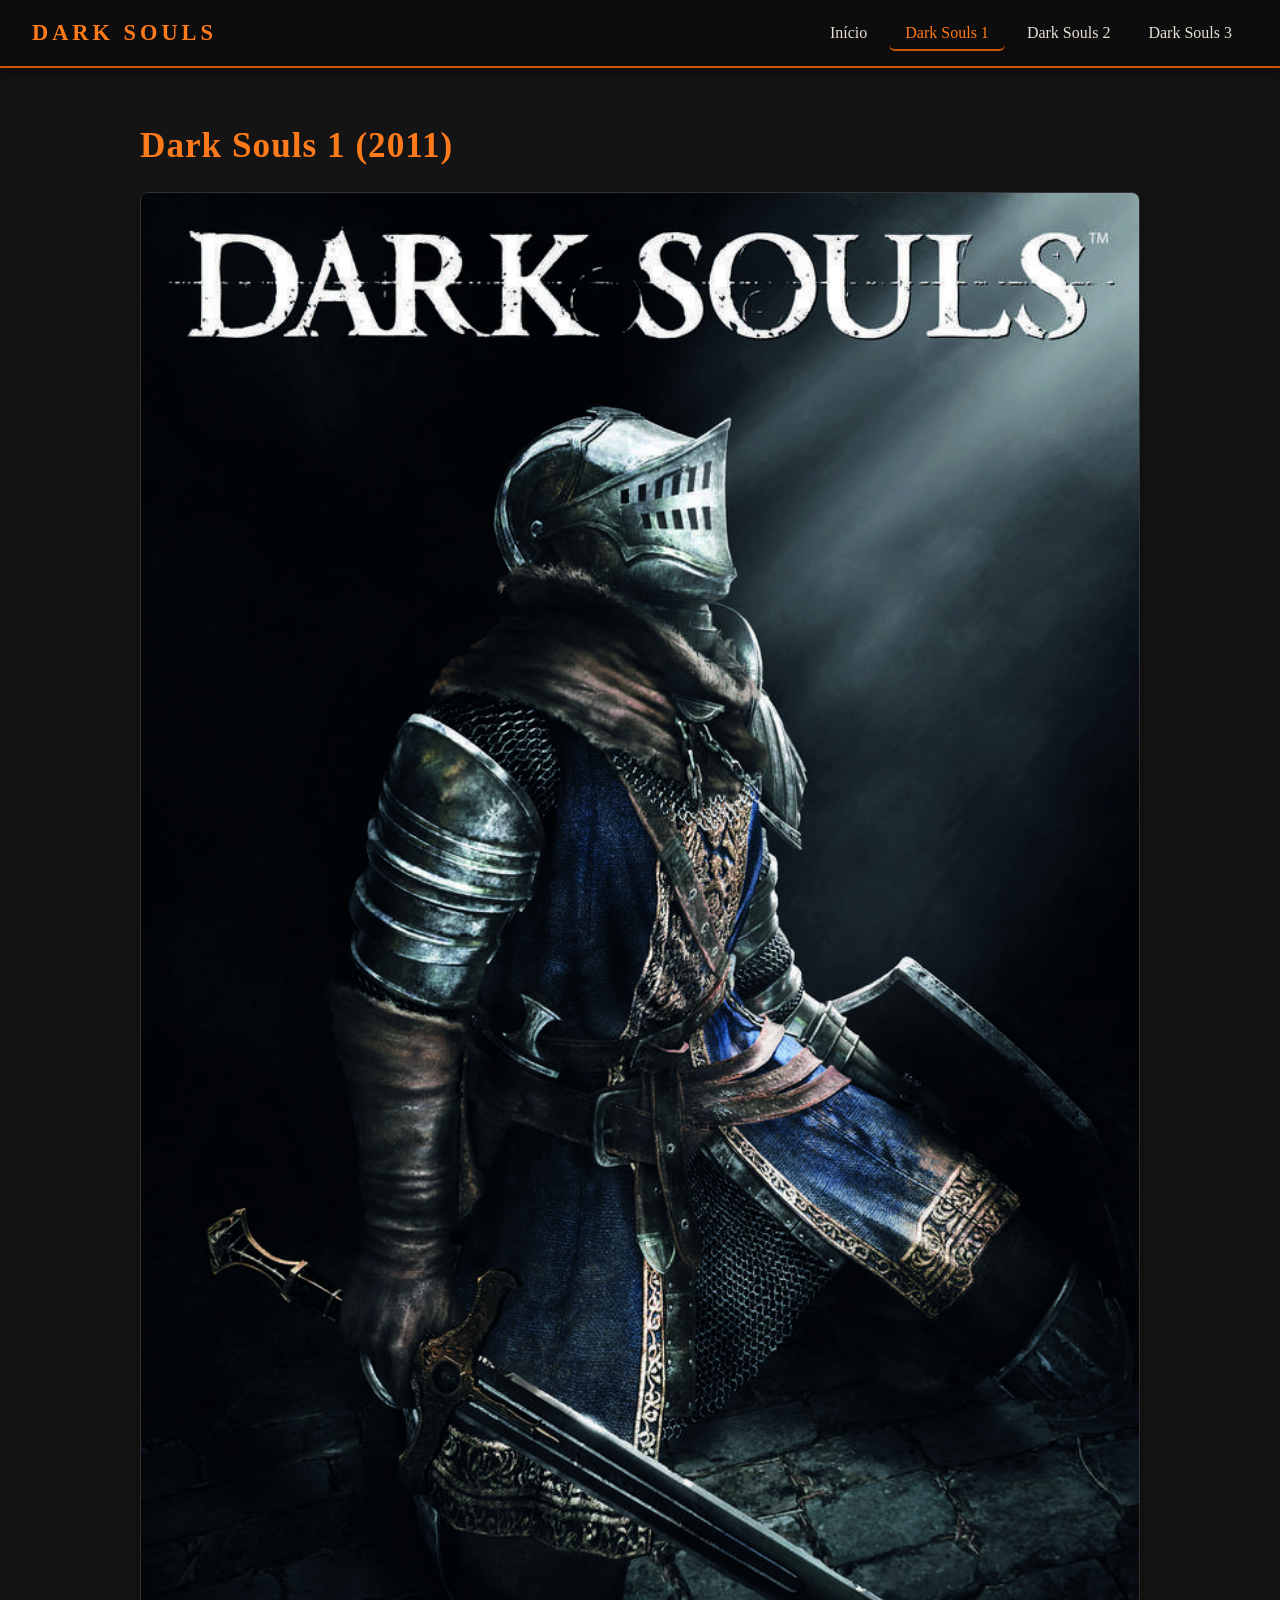
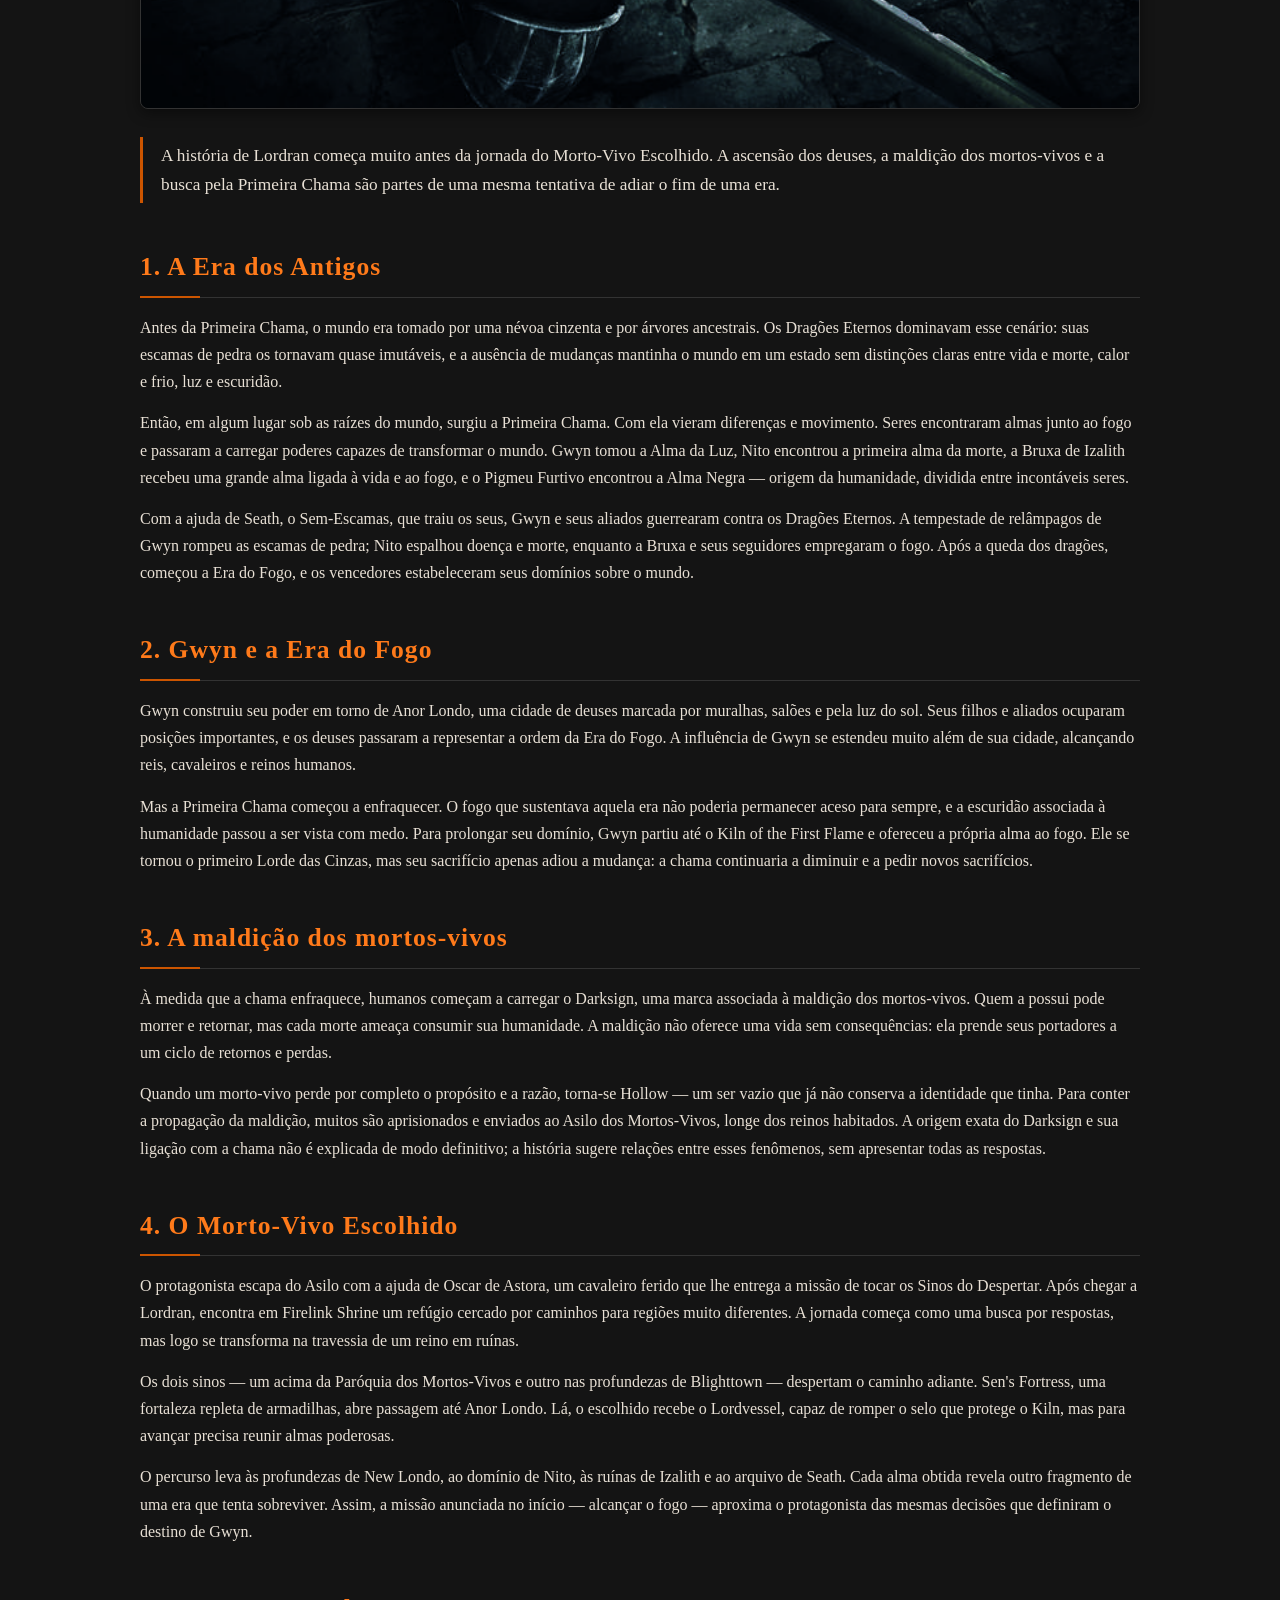
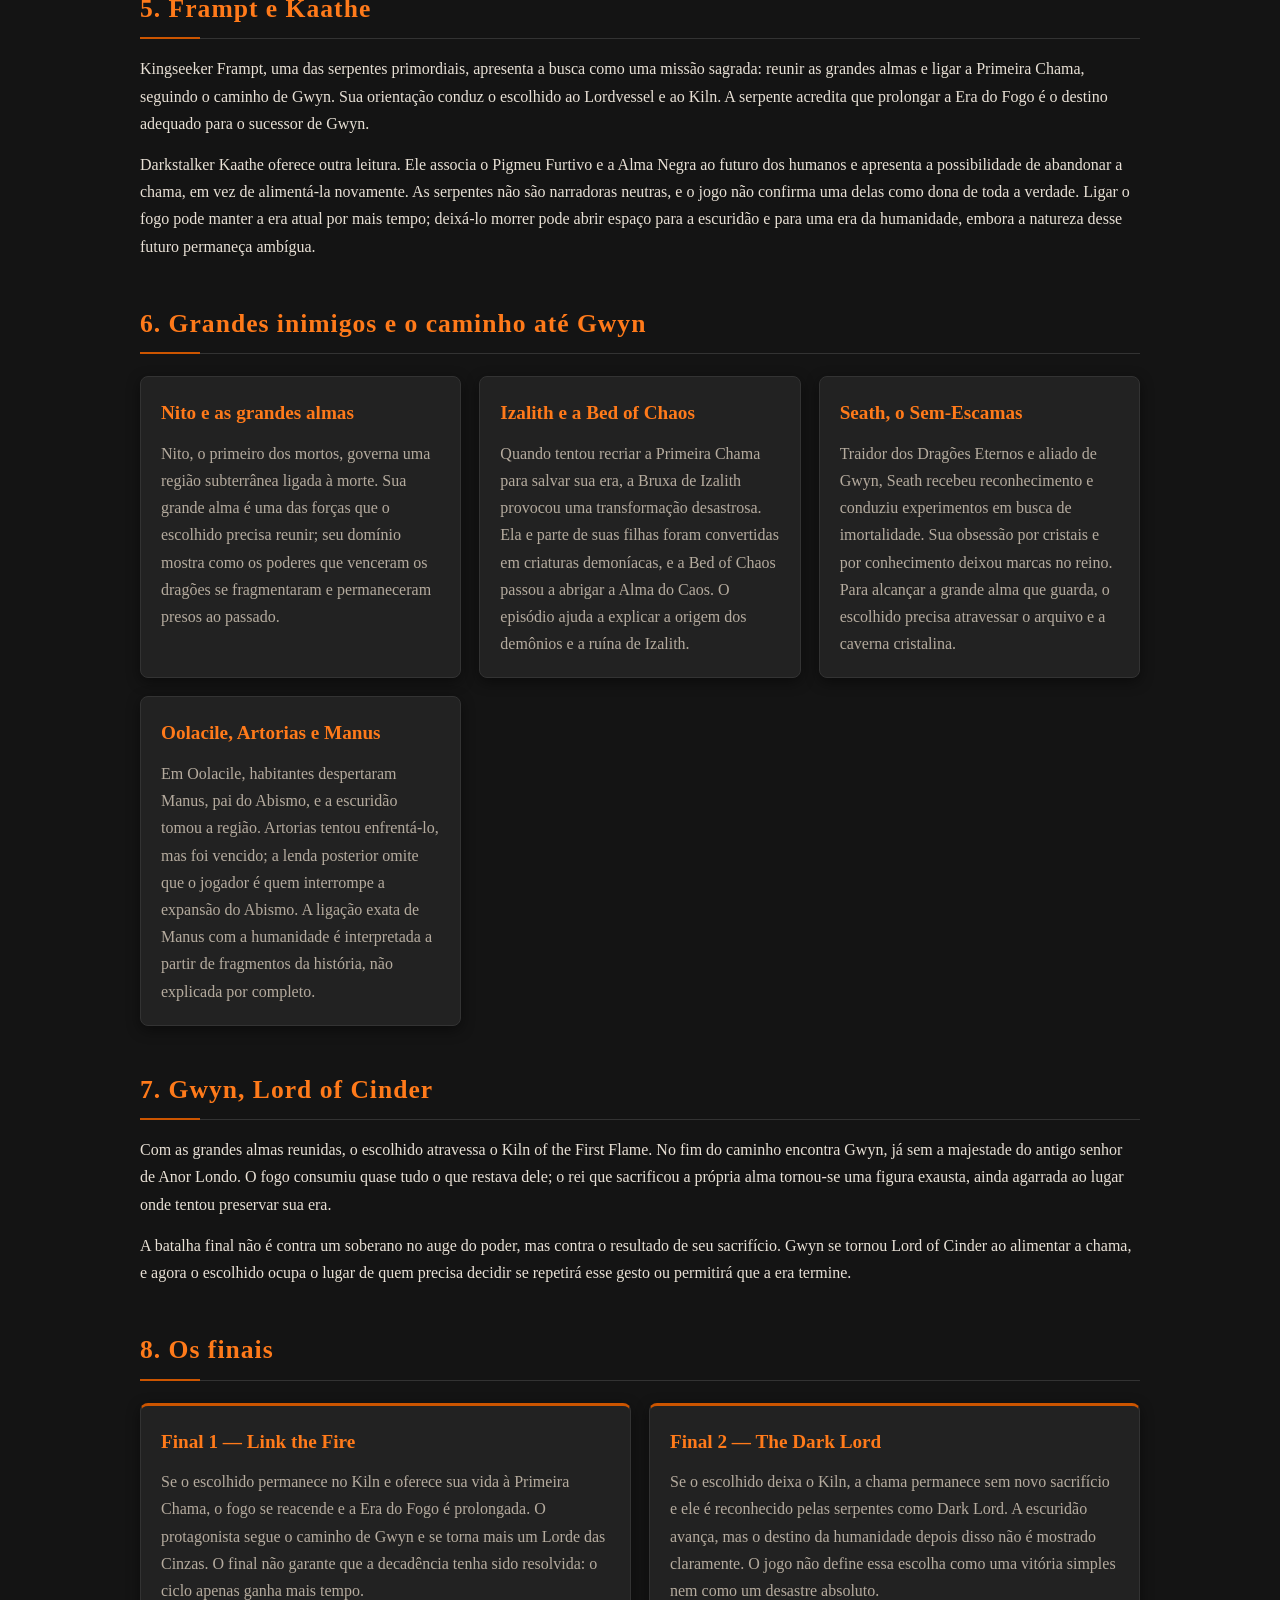
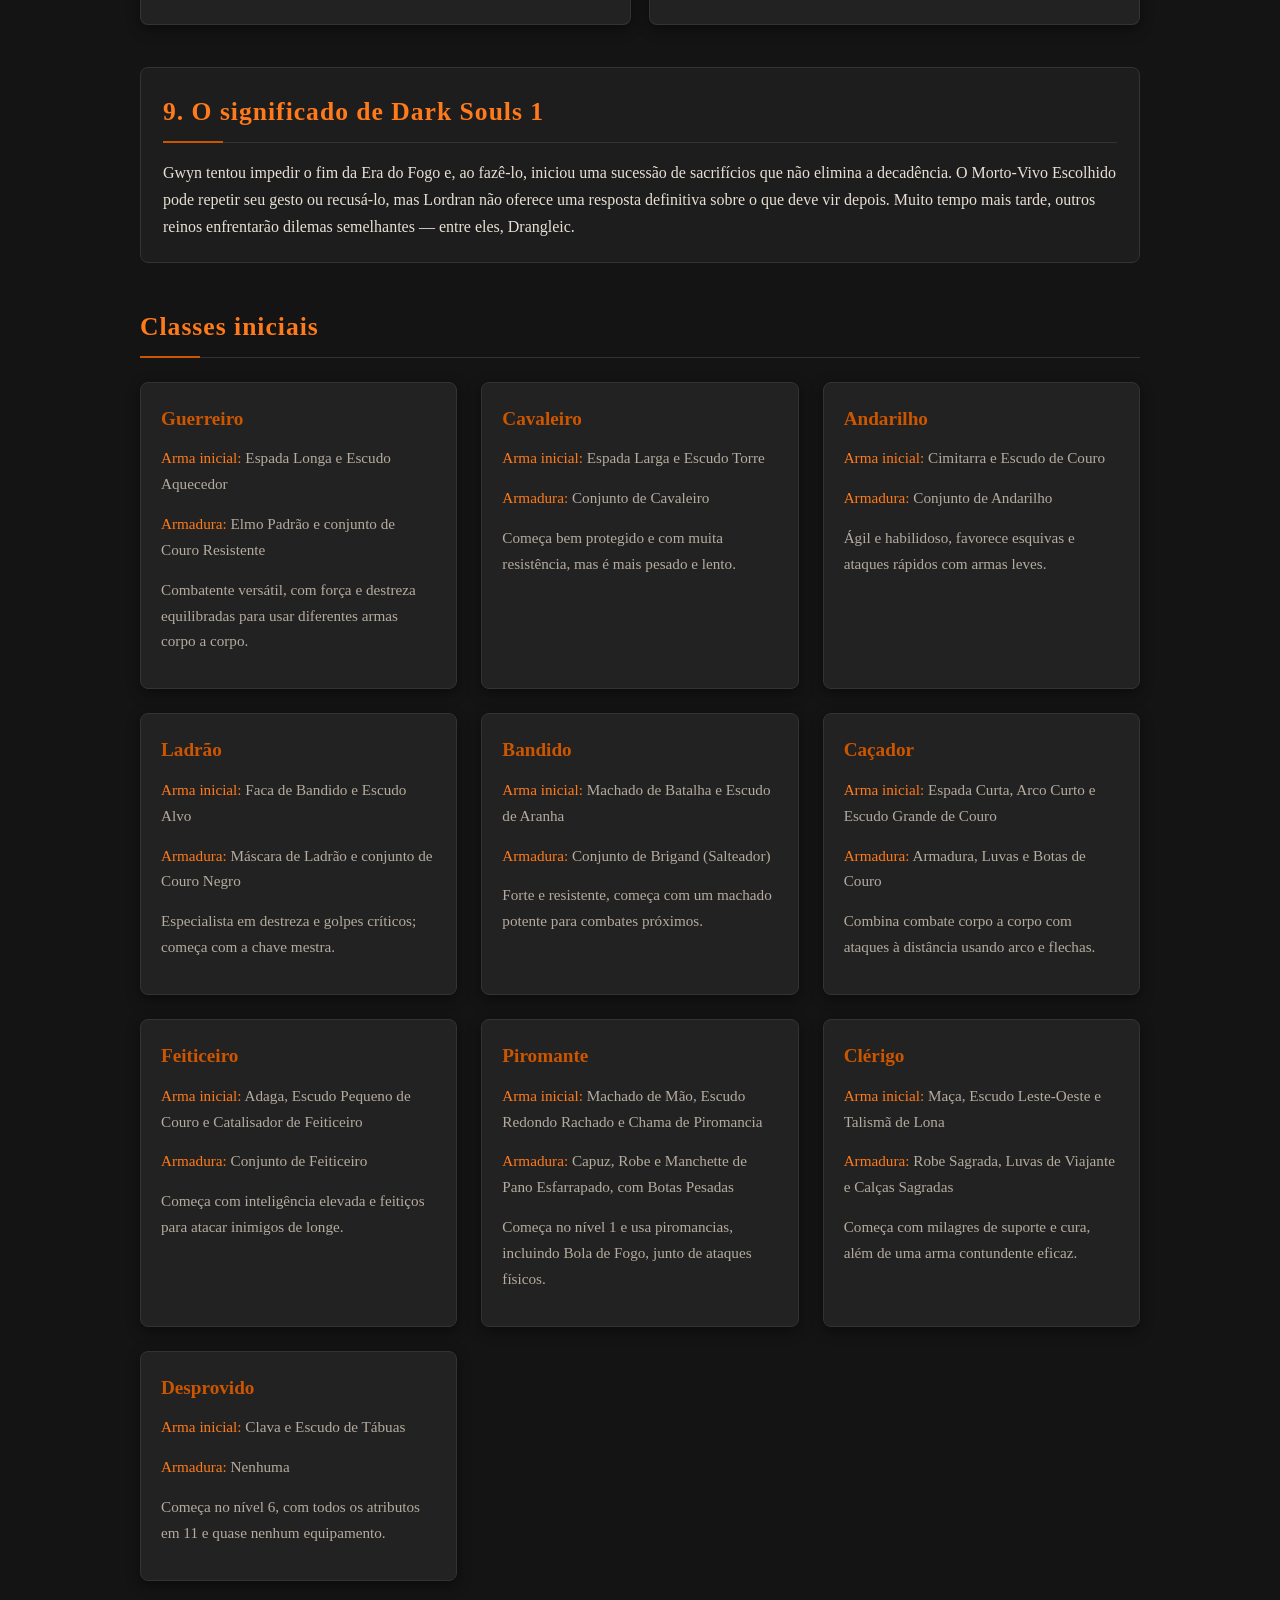
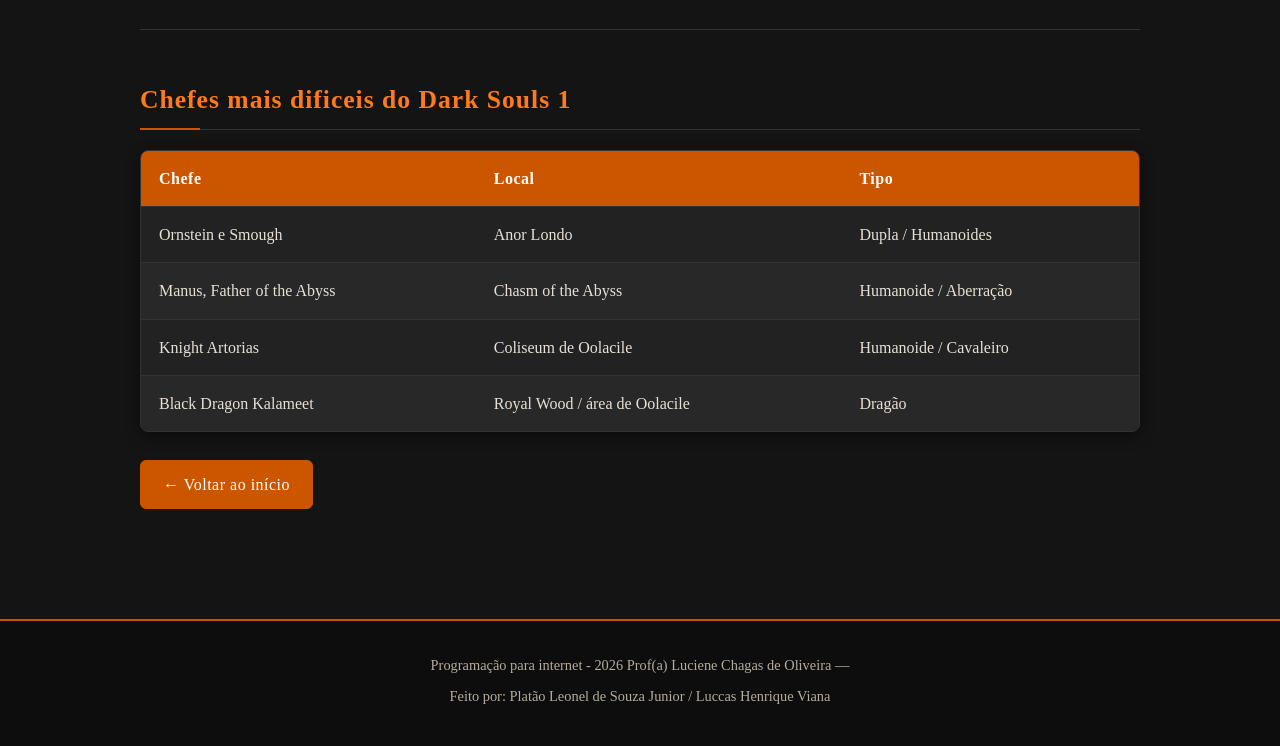
==== commit 47f3dc93: "so tirano coiso" ====
--- a/darksouls/ds1.html
+++ b/darksouls/ds1.html
@@ -211,7 +211,7 @@
 
   <footer>
     <p>Programação para internet - 2026 Prof(a) Luciene Chagas de Oliveira &mdash;</p>
-    <p>Feito por: Platão Leonel de Souza Junior / Luccas Henrique Viana / Marcos Eduardo Fernandes</p>
+    <p>Feito por: Platão Leonel de Souza Junior / Luccas Henrique Viana</p>
   </footer>
 
   <script src="script.js"></script>
--- a/darksouls/style.css
+++ b/darksouls/style.css
@@ -1,4 +1,3 @@
-/* Variáveis de cores para padronizar o site */
 :root {
   --cor-fundo: #141414;
   --cor-fundo-menu: #0d0d0d;
